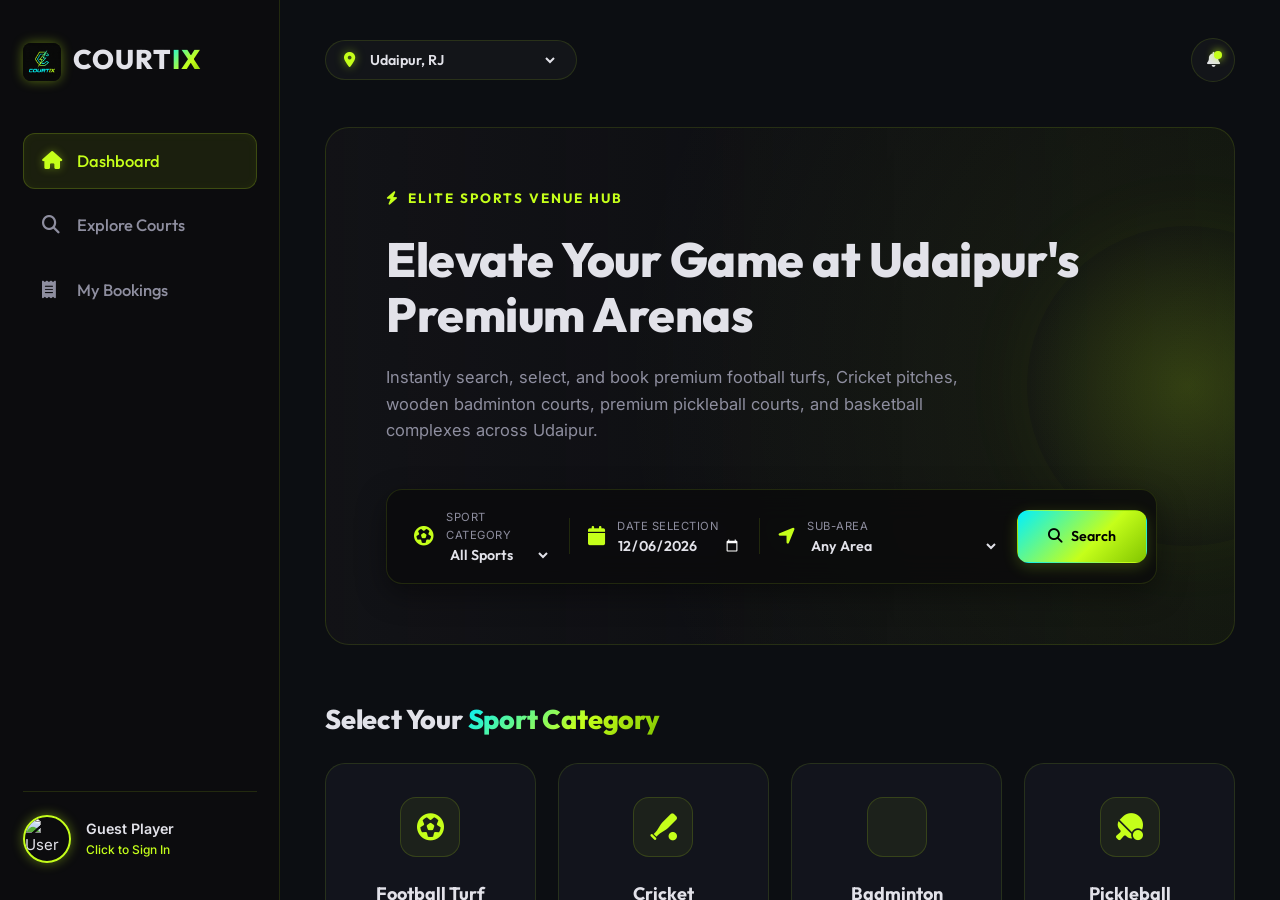
==== index.html @ 7a02ea6b "Feature: Premium 4-Digit Glassmorphic Mobile OTP Authentication System with smooth autofocus inputs," ====
<!DOCTYPE html>
<html lang="en">
<head>
    <meta charset="UTF-8">
    <meta name="viewport" content="width=device-width, initial-scale=1.0, maximum-scale=1.0, user-scalable=no">
    <meta name="description" content="Courtix - Premium sports court and turf booking platform in Udaipur. Book Football turfs, Cricket nets, Badminton courts, and more instantly.">
    <meta name="keywords" content="Courtix, Udaipur Turf Booking, Sports Court Udaipur, Cricket Udaipur, Football Turf Udaipur, Badminton Court, Pickleball Court Booking">
    <title>Courtix | Premium Sports Court Booking Udaipur</title>
    
    <!-- Premium Fonts -->
    <link rel="preconnect" href="https://fonts.googleapis.com">
    <link rel="preconnect" href="https://fonts.gstatic.com" crossorigin>
    <link href="https://fonts.googleapis.com/css2?family=Inter:wght@300;400;500;600;700&family=Outfit:wght@400;500;600;700;800&display=swap" rel="stylesheet">
    
    <!-- Icon Library -->
    <link rel="stylesheet" href="https://cdnjs.cloudflare.com/ajax/libs/font-awesome/6.4.0/css/all.min.css">
    
    <!-- Theme Styling -->
    <link rel="stylesheet" href="style.css">
</head>
<body>
    <div class="app-container">
        <!-- Desktop Sidebar Navigation (Simplified) -->
        <aside class="sidebar" id="appSidebar">
            <div class="sidebar-logo">
                <div class="logo-icon">
                    <img src="courtix_logo.png" alt="Courtix Logo" style="height: 38px; width: 38px; border-radius: 8px; box-shadow: 0 0 12px rgba(197, 255, 26, 0.4); vertical-align: middle;">
                </div>
                <div class="logo-text">COURT<span>IX</span></div>
            </div>
            
            <nav class="sidebar-nav">
                <a href="#home" class="nav-item active" data-tab="home">
                    <i class="fa-solid fa-house"></i>
                    <span>Dashboard</span>
                </a>
                <a href="#explore" class="nav-item" data-tab="explore">
                    <i class="fa-solid fa-magnifying-glass"></i>
                    <span>Explore Courts</span>
                </a>
                <a href="#bookings" class="nav-item" data-tab="bookings">
                    <i class="fa-solid fa-receipt"></i>
                    <span>My Bookings</span>
                </a>
            </nav>
            
            <div class="sidebar-footer" id="sidebarUserBlock" style="cursor: pointer; position: relative;">
                <div class="user-avatar-glow">
                    <img src="https://images.unsplash.com/photo-1534528741775-53994a69daeb?q=80&w=256&auto=format&fit=crop" alt="User Profile" id="userProfilePic">
                </div>
                <div class="user-info" style="flex-grow: 1;">
                    <span class="user-name" id="sidebarUserName">Guest Player</span>
                    <span class="user-level" id="sidebarUserLevel">Click to Sign In</span>
                </div>
                <i class="fa-solid fa-right-from-bracket" id="sidebarLogoutBtn" style="display: none; cursor: pointer; font-size: 1.1rem; color: var(--color-text-muted); transition: var(--transition-smooth);" title="Sign Out" onclick="event.stopPropagation();"></i>
            </div>
        </aside>

        <!-- Main Content Area -->
        <main class="main-content">
            <!-- Header (Simplified) -->
            <header class="app-header">
                <div class="header-left">
                    <button class="menu-toggle" id="menuToggle"><i class="fa-solid fa-bars"></i></button>
                    <div class="location-badge">
                        <i class="fa-solid fa-location-dot gold-glow-text"></i>
                        <select id="locationSelector">
                            <option value="udaipur">Udaipur, RJ</option>
                            <option value="central">Central Area (Mali Colony)</option>
                            <option value="shobhagpura">Shobhagpura, Udaipur</option>
                            <option value="hiranmagri">Hiran Magri, Udaipur</option>
                            <option value="bhuwana">Bhuwana, Udaipur</option>
                            <option value="fatehsagar">Fateh Sagar, Udaipur</option>
                        </select>
                    </div>
                </div>
                <div class="header-right">
                    <div class="notification-bell">
                        <i class="fa-solid fa-bell"></i>
                        <span class="notification-indicator"></span>
                    </div>
                </div>
            </header>

            <!-- Dynamic View Containers -->
            <div class="view-panel active" id="view-home">
                <!-- HERO BANNER -->
                <section class="hero-section">
                    <div class="hero-content">
                        <span class="hero-tagline gold-text"><i class="fa-solid fa-bolt"></i> Elite Sports Venue Hub</span>
                        <h1 class="hero-title">Elevate Your Game at Udaipur's Premium Arenas</h1>
                        <p class="hero-desc">Instantly search, select, and book premium football turfs, Cricket pitches, wooden badminton courts, premium pickleball courts, and basketball complexes across Udaipur.</p>
                        
                        <!-- Search Bar -->
                        <div class="glass-search-bar">
                            <div class="search-field">
                                <i class="fa-solid fa-futbol search-icon"></i>
                                <div class="select-wrapper">
                                    <label>Sport Category</label>
                                    <select id="searchSport">
                                        <option value="all">All Sports</option>
                                        <option value="football">Football Turf</option>
                                        <option value="cricket">Cricket</option>
                                        <option value="badminton">Badminton</option>
                                        <option value="pickleball">Pickleball</option>
                                        <option value="basketball">Basketball</option>
                                    </select>
                                </div>
                            </div>
                            <div class="search-field-divider"></div>
                            <div class="search-field">
                                <i class="fa-solid fa-calendar search-icon"></i>
                                <div class="select-wrapper">
                                    <label>Date Selection</label>
                                    <input type="date" id="searchDate">
                                </div>
                            </div>
                            <div class="search-field-divider"></div>
                            <div class="search-field">
                                <i class="fa-solid fa-location-arrow search-icon"></i>
                                <div class="select-wrapper">
                                    <label>Sub-Area</label>
                                    <select id="searchRegion">
                                        <option value="all">Any Area</option>
                                        <option value="central">Central Area (Mali Colony)</option>
                                        <option value="shobhagpura">Shobhagpura</option>
                                        <option value="bhuwana">Bhuwana</option>
                                        <option value="hiranmagri">Hiran Magri</option>
                                        <option value="fatehsagar">Fateh Sagar</option>
                                    </select>
                                </div>
                            </div>
                            <button class="btn btn-gold search-btn" id="heroSearchBtn">
                                <i class="fa-solid fa-magnifying-glass"></i>
                                <span>Search</span>
                            </button>
                        </div>
                    </div>
                    <div class="hero-visual">
                        <div class="gold-ring-glow"></div>
                    </div>
                </section>

                <!-- SPORTS SUBCATEGORIES HUB -->
                <section class="categories-section">
                    <h2 class="section-title">Select Your <span>Sport Category</span></h2>
                    <div class="sports-grid">
                        <div class="sport-card" data-sport="football">
                            <div class="sport-icon-holder"><i class="fa-solid fa-futbol"></i></div>
                            <h3>Football Turf</h3>
                            <p>5v5 & 7v7 FIFA Quality</p>
                            <span class="explore-link">Book Now <i class="fa-solid fa-arrow-right"></i></span>
                        </div>
                        <div class="sport-card" data-sport="cricket">
                            <div class="sport-icon-holder"><i class="fa-solid fa-baseball-bat-ball"></i></div>
                            <h3>Cricket</h3>
                            <p>Premium Turf Nets</p>
                            <span class="explore-link">Book Now <i class="fa-solid fa-arrow-right"></i></span>
                        </div>
                        <div class="sport-card" data-sport="badminton">
                            <div class="sport-icon-holder"><i class="fa-solid fa-shuttlecock"><img src="https://cdn-icons-png.flaticon.com/512/3719/3719918.png" style="width:24px; filter:invert(1);" alt=""></i></div>
                            <h3>Badminton</h3>
                            <p>Teak Wooden & Synthetic</p>
                            <span class="explore-link">Book Now <i class="fa-solid fa-arrow-right"></i></span>
                        </div>
                        <div class="sport-card" data-sport="pickleball">
                            <div class="sport-icon-holder"><i class="fa-solid fa-table-tennis-paddle-ball"></i></div>
                            <h3>Pickleball</h3>
                            <p>Premium Outdoor & Indoor Courts</p>
                            <span class="explore-link">Book Now <i class="fa-solid fa-arrow-right"></i></span>
                        </div>
                        <div class="sport-card" data-sport="basketball">
                            <div class="sport-icon-holder"><i class="fa-solid fa-basketball"></i></div>
                            <h3>Basketball</h3>
                            <p>Premium Indoor Arenas</p>
                            <span class="explore-link">Book Now <i class="fa-solid fa-arrow-right"></i></span>
                        </div>
                    </div>
                </section>

                <!-- POWERHOUSE BOOKING ADVANTAGES -->
                <section class="features-section">
                    <div class="features-header text-center">
                        <h2 class="section-title">The <span>Courtix Advantage</span></h2>
                        <p class="section-subtitle">A high-performance online booking experience designed for local players</p>
                    </div>
                    <div class="features-grid">
                        <div class="feature-glow-card">
                            <div class="feature-icon gold-glow-text"><i class="fa-solid fa-circle-check"></i></div>
                            <h3>100% Instant Confirmation</h3>
                            <p>Every court slot is linked directly to our live facility database, ensuring zero double bookings. When you hit pay, your venue timing is immediately locked with absolute certainty.</p>
                        </div>
                        <div class="feature-glow-card">
                            <div class="feature-icon gold-glow-text"><i class="fa-solid fa-bolt"></i></div>
                            <h3>Secured Payment Gates</h3>
                            <p>Complete your booking securely via simulated UPI scanners or credit/debit card processing. Fully encrypted, fast checkout pathways ensure your convenience.</p>
                        </div>
                        <div class="feature-glow-card">
                            <div class="feature-icon gold-glow-text"><i class="fa-solid fa-ticket"></i></div>
                            <h3>Smart Boarding Pass</h3>
                            <p>Access your bookings inside a beautifully perforated digital ticket containing unique barcodes. Present this at the venue entrance for hassle-free entry.</p>
                        </div>
                    </div>
                </section>

                <!-- FEATURED COURTS NEAR UDAIPUR -->
                <section class="featured-venues">
                    <div class="section-header-flex">
                        <h2 class="section-title">Trending Arenas in <span>Udaipur</span></h2>
                        <button class="btn btn-outline" id="viewAllVenuesBtn">Explore All Courts</button>
                    </div>
                    <div class="venues-grid-horizontal" id="featuredVenuesList">
                        <!-- Populated by app.js -->
                    </div>
                </section>
            </div>

            <!-- View: Explore Courts & Advanced Listings -->
            <div class="view-panel" id="view-explore">
                <section class="explore-header">
                    <h2 class="section-title">Advanced Court <span>Listing</span></h2>
                    <p class="section-subtitle">Search, filter, and discover available sports facility complexes in Udaipur</p>
                </section>

                <!-- Filters Layout -->
                <section class="explore-layout">
                    <aside class="filters-sidebar">
                        <div class="filter-group">
                            <h3><i class="fa-solid fa-sliders gold-glow-text"></i> Filter Settings</h3>
                        </div>
                        
                        <div class="filter-group">
                            <label>Filter By Sport</label>
                            <div class="filter-options" id="filterSportOptions">
                                <button class="filter-pill active" data-sport="all">All Sports</button>
                                <button class="filter-pill" data-sport="football">Football</button>
                                <button class="filter-pill" data-sport="cricket">Cricket</button>
                                <button class="filter-pill" data-sport="badminton">Badminton</button>
                                <button class="filter-pill" data-sport="pickleball">Pickleball</button>
                                <button class="filter-pill" data-sport="basketball">Basketball</button>
                            </div>
                        </div>

                        <div class="filter-group">
                            <label>Udaipur Sub-Region</label>
                            <select id="filterRegion">
                                <option value="all">All Regions</option>
                                <option value="central">Central Area (Mali Colony)</option>
                                <option value="shobhagpura">Shobhagpura</option>
                                <option value="bhuwana">Bhuwana</option>
                                <option value="hiranmagri">Hiran Magri</option>
                                <option value="fatehsagar">Fateh Sagar / Rani Road</option>
                                <option value="university">University Road</option>
                            </select>
                        </div>

                        <div class="filter-group">
                            <label>Pricing Range (per Hour)</label>
                            <div class="range-values">
                                <span id="priceMin">₹300</span>
                                <span id="priceMax">₹1,500</span>
                            </div>
                            <input type="range" id="filterPriceRange" min="300" max="1500" value="1500" step="50">
                        </div>

                        <button class="btn btn-gold btn-full-width" id="resetFiltersBtn">Reset Filters</button>
                    </aside>

                    <!-- Listings Display -->
                    <div class="explore-results-wrapper">
                        <div class="results-meta">
                            <span id="resultsCount">Showing 16 sports arenas in Udaipur</span>
                            <div class="sort-selector">
                                <label>Sort By: </label>
                                <select id="sortSelector">
                                    <option value="featured">Featured Popular</option>
                                    <option value="price-low">Price: Low to High</option>
                                    <option value="price-high">Price: High to Low</option>
                                    <option value="rating">Top Rated</option>
                                </select>
                            </div>
                        </div>
                        
                        <div class="venues-listing-grid" id="mainVenuesList">
                            <!-- Populated dynamically via app.js -->
                        </div>
                    </div>
                </section>
            </div>

            <!-- View: My Bookings Dashboard (Simplified) -->
            <div class="view-panel" id="view-bookings">
                <section class="profile-header">
                    <h2>My Booking <span>Dashboard</span></h2>
                    <p>Track your active court slot bookings, upcoming play sessions, and digital boarding tickets.</p>
                </section>

                <div class="dashboard-stats-grid" style="grid-template-columns: repeat(2, 1fr);">
                    <div class="stat-card">
                        <span class="stat-label">Upcoming Sessions Booked</span>
                        <span class="stat-number" id="statBookedCount">0</span>
                    </div>
                    <div class="stat-card">
                        <span class="stat-label">Total Completed Bookings</span>
                        <span class="stat-number" id="statPastCount">0</span>
                    </div>
                </div>

                <section class="bookings-lists-wrapper">
                    <div class="bookings-tab-headers">
                        <button class="booking-tab active" data-subtab="upcoming">Active Booked Passes</button>
                        <button class="booking-tab" data-subtab="past">Completed Matches</button>
                    </div>

                    <div class="bookings-tab-content active" id="subtab-upcoming">
                        <div class="bookings-vertical-list" id="upcomingMatchesList">
                            <!-- Empty states or items -->
                        </div>
                    </div>
                    
                    <div class="bookings-tab-content" id="subtab-past">
                        <div class="bookings-vertical-list" id="pastMatchesList">
                            <!-- Empty states or items -->
                        </div>
                    </div>
                </section>
            </div>
        </main>

        <!-- Mobile Bottom Navigation Bar (Simplified) -->
        <nav class="mobile-nav">
            <a href="#home" class="mobile-nav-item active" data-tab="home">
                <i class="fa-solid fa-house"></i>
                <span>Home</span>
            </a>
            <a href="#explore" class="mobile-nav-item" data-tab="explore">
                <i class="fa-solid fa-magnifying-glass"></i>
                <span>Explore</span>
            </a>
            <a href="#bookings" class="mobile-nav-item" data-tab="bookings">
                <i class="fa-solid fa-receipt"></i>
                <span>Bookings</span>
            </a>
        </nav>
    </div>

    <!-- MAIN OVERLAY MODAL: COURT DETAIL & BOOKING ENGINE (Simplified) -->
    <div class="modal-overlay" id="bookingModal">
        <div class="modal-container glass-panel">
            <button class="modal-close" id="closeBookingModalBtn"><i class="fa-solid fa-xmark"></i></button>
            
            <div class="modal-split-layout">
                <!-- Left Column: Court Info & Highlights -->
                <div class="modal-court-info">
                    <div class="modal-badge-row">
                        <span class="modal-badge" id="modalVenueSport">FOOTBALL</span>
                        <span class="modal-badge-stars"><i class="fa-solid fa-star gold-glow-text"></i> <span id="modalVenueRating">4.8</span></span>
                    </div>
                    <h2 id="modalVenueName">Udaipur Turf Club</h2>
                    <p class="modal-location"><i class="fa-solid fa-location-dot gold-glow-text"></i> <span id="modalVenueLocation">Shobhagpura, Udaipur</span></p>
                    
                    <div class="modal-court-gallery" id="modalCourtGallery">
                        <div class="modal-gallery-track" id="modalGalleryTrack">
                            <!-- Populated dynamically by app.js -->
                        </div>
                        <button class="modal-gallery-btn btn-prev" id="modalGalleryPrev"><i class="fa-solid fa-chevron-left"></i></button>
                        <button class="modal-gallery-btn btn-next" id="modalGalleryNext"><i class="fa-solid fa-chevron-right"></i></button>
                        <div class="modal-gallery-dots" id="modalGalleryDots">
                            <!-- Populated dynamically by app.js -->
                        </div>
                    </div>
                    
                    <p id="modalVenueDesc" style="color: var(--color-text-muted); font-size: 0.95rem; line-height: 1.6;"></p>
                    
                    <div class="modal-amenities-row" id="modalVenueAmenities">
                        <!-- Amenities icons -->
                    </div>

                    <div class="modal-pricing-box">
                        <span class="price-label">Price per Hour</span>
                        <span class="price-amount gold-text" id="modalVenuePrice">₹1,000</span>
                    </div>
                </div>

                <!-- Right Column: Interactive Booking Engine (Simplified) -->
                <div class="modal-booking-engine">
                    <h3>Select Date & Timings</h3>
                    
                    <!-- Date Selector Carousel -->
                    <div class="date-carousel" id="bookingDateCarousel">
                        <!-- Dynamic dates -->
                    </div>

                    <!-- Slots Selection -->
                    <div class="slots-container" style="max-height: 380px;">
                        <div class="slots-header">
                            <span>Available Time Slots</span>
                            <span class="slot-instruction">Select one or more continuous hours</span>
                        </div>
                        
                        <div class="slots-section-title">Morning Sessions</div>
                        <div class="slots-grid" id="slotsMorning">
                            <!-- Slots -->
                        </div>

                        <div class="slots-section-title">Afternoon Sessions</div>
                        <div class="slots-grid" id="slotsAfternoon">
                            <!-- Slots -->
                        </div>

                        <div class="slots-section-title">Evening Sessions</div>
                        <div class="slots-grid" id="slotsEvening">
                            <!-- Slots -->
                        </div>

                        <div class="slots-section-title">Night Lights</div>
                        <div class="slots-grid" id="slotsNight">
                            <!-- Slots -->
                        </div>
                    </div>

                    <!-- Submit & Reserve (Direct) -->
                    <div class="booking-action-bar">
                        <div class="total-estimation">
                            <span>Grand Total:</span>
                            <span id="bookingTotalCost">₹1,000</span>
                        </div>
                        <button class="btn btn-gold btn-large" id="confirmSlotsBtn" disabled>
                            <span>Book Court Slot</span>
                            <i class="fa-solid fa-arrow-right"></i>
                        </button>
                    </div>
                </div>
            </div>
        </div>
    </div>

    <!-- MOCK TRANSACTION & CHECKOUT OVERLAY (Simplified) -->
    <div class="modal-overlay" id="checkoutModal">
        <div class="modal-container glass-panel modal-medium">
            <button class="modal-close" id="closeCheckoutBtn"><i class="fa-solid fa-xmark"></i></button>
            
            <div class="checkout-header text-center">
                <i class="fa-solid fa-shield-halved gold-glow-text checkout-icon"></i>
                <h2>Secure Checkout</h2>
                <p>Complete booking reservation for <span id="checkoutVenueName" class="gold-text">Udaipur Turf Club</span></p>
            </div>

            <div class="checkout-details-summary glass-panel" style="margin-bottom: 1rem;">
                <div class="summary-line">
                    <span>Sports Facility Court:</span>
                    <strong id="checkoutSlotDetails">Football - 29th May (06:00 PM - 07:00 PM)</strong>
                </div>
                <div class="summary-line" id="checkoutDiscountRow" style="display: none; color: var(--color-gold);">
                    <span>Discount Amount:</span>
                    <strong id="checkoutDiscountAmount">-₹0</strong>
                </div>
                <div class="summary-line" style="border-top: 1px dashed rgba(255,255,255,0.08); padding-top: 0.8rem; margin-top: 0.4rem;">
                    <span>Total Court Price:</span>
                    <strong id="checkoutTotalCourtPrice">₹1,000</strong>
                </div>
                <div class="summary-line highlight-gold" style="font-size: 1.15rem;">
                    <span>10% Advance (Pay Online):</span>
                    <strong id="checkoutAdvancePayable">₹100</strong>
                </div>
                <div class="summary-line" style="color: var(--color-text-muted); font-size: 0.85rem;">
                    <span>Remaining Balance (Pay at Venue):</span>
                    <strong id="checkoutRemainingBalance">₹900</strong>
                </div>
            </div>

            <!-- Coupon Code Field -->
            <div class="coupon-section" style="margin-bottom: 1.2rem; display: flex; gap: 8px;">
                <input type="text" id="couponCodeInput" placeholder="ENTER COUPON CODE (e.g. SPORTY20)" style="flex-grow: 1; padding: 0.7rem 1rem; background: rgba(0,0,0,0.3); border: 1px solid var(--border-color); border-radius: 12px; color: #fff; font-family: var(--font-body); font-size: 0.85rem; outline: none; transition: var(--transition-smooth); text-transform: uppercase;">
                <button type="button" class="btn btn-outline" id="applyCouponBtn" style="padding: 0.7rem 1.2rem; font-size: 0.85rem; font-weight: 600; border-radius: 12px; transition: var(--transition-smooth);">Apply</button>
            </div>
            <div id="couponFeedbackMsg" style="display: none; font-size: 0.8rem; margin-top: -8px; margin-bottom: 1.2rem; font-weight: 600; padding: 0.4rem 0.8rem; border-radius: 8px; text-align: left;"></div>

            <!-- Payment Methods Select -->
            <div class="payment-tabs-headers">
                <button class="payment-tab active" data-method="upi">
                    <i class="fa-solid fa-mobile-screen"></i> UPI Scan Code
                </button>
                <button class="payment-tab" data-method="card">
                    <i class="fa-solid fa-credit-card"></i> Credit / Debit Card
                </button>
            </div>

            <!-- Method Content: UPI -->
            <div class="payment-tab-content active" id="method-upi">
                <div class="upi-method-body text-center">
                    <p class="instruction">Scan the generated QR Code with GPay, PhonePe, Paytm, or BHIM</p>
                    <div class="qr-code-wrapper">
                        <div class="simulated-qr">
                            <i class="fa-solid fa-qrcode"></i>
                            <div class="qr-corner-border border-tl"></div>
                            <div class="qr-corner-border border-tr"></div>
                            <div class="qr-corner-border border-bl"></div>
                            <div class="qr-corner-border border-br"></div>
                        </div>
                    </div>
                    <div class="upi-address-wrapper">
                        <span>Or Pay via VPA ID:</span>
                        <code class="gold-text">courtix.pay@icici</code>
                    </div>
                    <button class="btn btn-gold btn-full-width" id="simulatedPayUPIBtn">
                        <i class="fa-solid fa-circle-check"></i> Simulate Payment Success
                    </button>
                </div>
            </div>

            <!-- Method Content: Credit Card -->
            <div class="payment-tab-content" id="method-card">
                <form class="card-checkout-form" id="cardCheckoutForm">
                    <div class="form-group">
                        <label>Cardholder Name</label>
                        <input type="text" placeholder="ROHIT SHARMA" required>
                    </div>
                    <div class="form-group">
                        <label>Card Number</label>
                        <div class="input-icon-wrapper">
                            <i class="fa-solid fa-credit-card"></i>
                            <input type="text" placeholder="4321 •••• •••• 9876" maxlength="19" required>
                        </div>
                    </div>
                    <div class="form-row-2">
                        <div class="form-group">
                            <label>Expiry Date</label>
                            <input type="text" placeholder="MM/YY" maxlength="5" required>
                        </div>
                        <div class="form-group">
                            <label>CVV/CVC</label>
                            <input type="password" placeholder="•••" maxlength="3" required>
                        </div>
                    </div>
                    <button type="submit" class="btn btn-gold btn-full-width">
                        <i class="fa-solid fa-lock"></i> Authorize & Book Securely
                    </button>
                </form>
            </div>
        </div>
    </div>

    <!-- BOOKING SUCCESS & DIGITAL BOARDING PASS MODAL (Simplified) -->
    <div class="modal-overlay" id="successModal">
        <div class="modal-container glass-panel modal-medium">
            <div class="success-banner text-center">
                <div class="success-icon-circle"><i class="fa-solid fa-circle-check"></i></div>
                <h2>Booking Confirmed!</h2>
                <p>Your court session slot has been locked successfully.</p>
            </div>

            <!-- Luxury Digital Ticket Pass -->
            <div class="digital-ticket glass-panel">
                <div class="ticket-header">
                    <div class="ticket-logo">COURT<span>IX</span></div>
                    <div class="ticket-type-badge" id="ticketSportBadge">FOOTBALL</div>
                </div>
                
                <div class="ticket-body">
                    <div class="ticket-venue-row">
                        <div class="ticket-label">VENUES</div>
                        <div class="ticket-value" id="ticketVenueName">Udaipur Turf Club</div>
                        <div class="ticket-subvalue" id="ticketVenueLocation">Shobhagpura, Udaipur</div>
                    </div>

                    <div class="ticket-meta-grid">
                        <div>
                            <div class="ticket-label">DATE</div>
                            <div class="ticket-value" id="ticketDate">29th May 2026</div>
                        </div>
                        <div>
                            <div class="ticket-label">TIME SLOT</div>
                            <div class="ticket-value" id="ticketTime">06:00 PM - 07:00 PM</div>
                        </div>
                        <div>
                            <div class="ticket-label">PASS ID</div>
                            <div class="ticket-value gold-text" id="ticketPassId">CTX-981240</div>
                        </div>
                        <div>
                            <div class="ticket-label">STATUS</div>
                            <div class="ticket-value status-glow" id="ticketStatus">CONFIRMED</div>
                        </div>
                    </div>
                </div>

                <div class="ticket-divider">
                    <div class="ticket-punch-hole left"></div>
                    <div class="ticket-punch-hole right"></div>
                    <div class="ticket-stitch-line"></div>
                </div>

                <div class="ticket-footer text-center">
                    <div class="barcode-wrapper">
                        <div class="simulated-barcode">
                            <span class="bar bar-1"></span>
                            <span class="bar bar-2"></span>
                            <span class="bar bar-3"></span>
                            <span class="bar bar-1"></span>
                            <span class="bar bar-4"></span>
                            <span class="bar bar-2"></span>
                            <span class="bar bar-3"></span>
                            <span class="bar bar-1"></span>
                            <span class="bar bar-4"></span>
                            <span class="bar bar-2"></span>
                        </div>
                        <code>CTX-BAR-981240</code>
                    </div>
                    <p class="ticket-notice">Present this digital pass at the venue entrance counter.</p>
                </div>
            </div>

            <div class="success-actions">
                <button class="btn btn-gold btn-full-width" id="successDashboardBtn">Go to My Bookings</button>
            </div>
        </div>
    </div>

    <!-- AUTHENTICATION & REGISTRATION MODAL (Sleek Sporty Glassmorphism) -->
    <div class="modal-overlay" id="authModal">
        <div class="modal-container glass-panel modal-medium" style="max-width: 420px; padding: 2.2rem;">
            <button class="modal-close" id="closeAuthModalBtn"><i class="fa-solid fa-xmark"></i></button>
            
            <div class="auth-header text-center" style="margin-bottom: 1.5rem;">
                <i class="fa-solid fa-user-ninja gold-glow-text" style="font-size: 2.8rem; margin-bottom: 0.8rem; display: inline-block;"></i>
                <h2 id="authModalTitle" style="font-family: var(--font-heading); font-size: 1.8rem; font-weight: 700; color: #fff;">Welcome Player</h2>
                <p id="authModalSubtitle" style="color: var(--color-text-muted); font-size: 0.95rem; margin-top: 4px;">Join the elite Courtix sports community</p>
            </div>

            <!-- Auth Switch Tabs -->
            <div class="payment-tabs-headers" style="margin-bottom: 1.5rem; background: rgba(255,255,255,0.02); border-radius: 12px; padding: 4px;">
                <button class="payment-tab active" id="authTabLogin" style="flex: 1; text-align: center; padding: 0.6rem; font-size: 0.95rem; font-weight: 600; border-radius: 8px;">Sign In</button>
                <button class="payment-tab" id="authTabRegister" style="flex: 1; text-align: center; padding: 0.6rem; font-size: 0.95rem; font-weight: 600; border-radius: 8px;">Register</button>
            </div>

            <!-- Error/Success Feedback Message -->
            <div id="authFeedbackMsg" style="display: none; padding: 0.8rem 1rem; border-radius: 10px; margin-bottom: 1.2rem; font-size: 0.9rem; text-align: center; font-weight: 500; transition: var(--transition-smooth);"></div>

            <!-- Sign In Form -->
            <form id="loginForm" class="auth-form active">
                <div class="form-group" style="margin-bottom: 1.2rem;">
                    <label style="display: block; margin-bottom: 0.5rem; font-size: 0.85rem; font-weight: 600; color: var(--color-text-muted); text-transform: uppercase; letter-spacing: 0.5px;">Email Address</label>
                    <div class="input-icon-wrapper" style="position: relative;">
                        <i class="fa-solid fa-envelope" style="position: absolute; left: 1rem; top: 50%; transform: translateY(-50%); color: var(--color-text-muted); font-size: 1rem;"></i>
                        <input type="email" id="loginEmail" placeholder="player@courtix.com" required style="width: 100%; padding: 0.85rem 1rem 0.85rem 2.8rem; background: rgba(0,0,0,0.3); border: 1px solid var(--border-color); border-radius: 12px; color: #fff; font-family: var(--font-body); font-size: 0.95rem; transition: var(--transition-smooth); outline: none;">
                    </div>
                </div>
                <div class="form-group" style="margin-bottom: 1.5rem;">
                    <label style="display: block; margin-bottom: 0.5rem; font-size: 0.85rem; font-weight: 600; color: var(--color-text-muted); text-transform: uppercase; letter-spacing: 0.5px;">Password</label>
                    <div class="input-icon-wrapper" style="position: relative;">
                        <i class="fa-solid fa-lock" style="position: absolute; left: 1rem; top: 50%; transform: translateY(-50%); color: var(--color-text-muted); font-size: 1rem;"></i>
                        <input type="password" id="loginPassword" placeholder="••••••••" required style="width: 100%; padding: 0.85rem 1rem 0.85rem 2.8rem; background: rgba(0,0,0,0.3); border: 1px solid var(--border-color); border-radius: 12px; color: #fff; font-family: var(--font-body); font-size: 0.95rem; transition: var(--transition-smooth); outline: none;">
                    </div>
                </div>
                <button type="submit" class="btn btn-gold btn-full-width btn-large" style="padding: 1rem; font-size: 1.05rem;">
                    <i class="fa-solid fa-right-to-bracket"></i>
                    <span>Sign In to Play</span>
                </button>
                <div style="text-align: center; margin-top: 1.2rem;">
                    <a href="#" id="toggleOTPLogin" style="color: var(--color-gold); font-size: 0.85rem; font-weight: 600; text-decoration: none; transition: var(--transition-smooth);">Sign In with Mobile OTP instead</a>
                </div>
            </form>

            <!-- Register Form -->
            <form id="registerForm" class="auth-form" style="display: none;">
                <div class="form-group" style="margin-bottom: 1.2rem;">
                    <label style="display: block; margin-bottom: 0.5rem; font-size: 0.85rem; font-weight: 600; color: var(--color-text-muted); text-transform: uppercase; letter-spacing: 0.5px;">Full Name</label>
                    <div class="input-icon-wrapper" style="position: relative;">
                        <i class="fa-solid fa-user" style="position: absolute; left: 1rem; top: 50%; transform: translateY(-50%); color: var(--color-text-muted); font-size: 1rem;"></i>
                        <input type="text" id="registerName" placeholder="Rohit Sharma" required style="width: 100%; padding: 0.85rem 1rem 0.85rem 2.8rem; background: rgba(0,0,0,0.3); border: 1px solid var(--border-color); border-radius: 12px; color: #fff; font-family: var(--font-body); font-size: 0.95rem; transition: var(--transition-smooth); outline: none;">
                    </div>
                </div>
                <div class="form-group" style="margin-bottom: 1.2rem;">
                    <label style="display: block; margin-bottom: 0.5rem; font-size: 0.85rem; font-weight: 600; color: var(--color-text-muted); text-transform: uppercase; letter-spacing: 0.5px;">Email Address</label>
                    <div class="input-icon-wrapper" style="position: relative;">
                        <i class="fa-solid fa-envelope" style="position: absolute; left: 1rem; top: 50%; transform: translateY(-50%); color: var(--color-text-muted); font-size: 1rem;"></i>
                        <input type="email" id="registerEmail" placeholder="player@courtix.com" required style="width: 100%; padding: 0.85rem 1rem 0.85rem 2.8rem; background: rgba(0,0,0,0.3); border: 1px solid var(--border-color); border-radius: 12px; color: #fff; font-family: var(--font-body); font-size: 0.95rem; transition: var(--transition-smooth); outline: none;">
                    </div>
                </div>
                <div class="form-group" style="margin-bottom: 1.5rem;">
                    <label style="display: block; margin-bottom: 0.5rem; font-size: 0.85rem; font-weight: 600; color: var(--color-text-muted); text-transform: uppercase; letter-spacing: 0.5px;">Create Password</label>
                    <div class="input-icon-wrapper" style="position: relative;">
                        <i class="fa-solid fa-lock" style="position: absolute; left: 1rem; top: 50%; transform: translateY(-50%); color: var(--color-text-muted); font-size: 1rem;"></i>
                        <input type="password" id="registerPassword" placeholder="Minimum 6 characters" minlength="6" required style="width: 100%; padding: 0.85rem 1rem 0.85rem 2.8rem; background: rgba(0,0,0,0.3); border: 1px solid var(--border-color); border-radius: 12px; color: #fff; font-family: var(--font-body); font-size: 0.95rem; transition: var(--transition-smooth); outline: none;">
                    </div>
                </div>
                <button type="submit" class="btn btn-gold btn-full-width btn-large" style="padding: 1rem; font-size: 1.05rem;">
                    <i class="fa-solid fa-user-plus"></i>
                    <span>Create Player Profile</span>
                </button>
                <div style="text-align: center; margin-top: 1.2rem;">
                    <a href="#" id="toggleOTPRegister" style="color: var(--color-gold); font-size: 0.85rem; font-weight: 600; text-decoration: none; transition: var(--transition-smooth);">Register with Mobile OTP instead</a>
                </div>
            </form>

            <!-- OTP Request Form -->
            <form id="otpRequestForm" class="auth-form" style="display: none;">
                <div class="form-group" style="margin-bottom: 1.5rem;">
                    <label style="display: block; margin-bottom: 0.5rem; font-size: 0.85rem; font-weight: 600; color: var(--color-text-muted); text-transform: uppercase; letter-spacing: 0.5px;">Mobile Number</label>
                    <div class="input-icon-wrapper" style="position: relative; display: flex; gap: 8px;">
                        <select id="otpCountryCode" style="padding: 0.85rem; background: rgba(0,0,0,0.3); border: 1px solid var(--border-color); border-radius: 12px; color: #fff; font-family: var(--font-body); font-size: 0.95rem; outline: none; cursor: pointer; width: 85px;">
                            <option value="+91">🇮🇳 +91</option>
                            <option value="+1">🇺🇸 +1</option>
                            <option value="+44">🇬🇧 +44</option>
                            <option value="+971">🇦🇪 +971</option>
                        </select>
                        <input type="tel" id="otpPhone" placeholder="9876543210" pattern="[0-9]{10}" required style="flex-grow: 1; padding: 0.85rem 1rem; background: rgba(0,0,0,0.3); border: 1px solid var(--border-color); border-radius: 12px; color: #fff; font-family: var(--font-body); font-size: 0.95rem; transition: var(--transition-smooth); outline: none;">
                    </div>
                </div>
                <button type="submit" class="btn btn-gold btn-full-width btn-large" style="padding: 1rem; font-size: 1.05rem;">
                    <i class="fa-solid fa-paper-plane"></i>
                    <span>Send Secure OTP</span>
                </button>
                <div style="text-align: center; margin-top: 1.2rem;">
                    <a href="#" id="backToPasswordLogin" style="color: var(--color-gold); font-size: 0.85rem; font-weight: 600; text-decoration: none; transition: var(--transition-smooth);">Sign In with Password instead</a>
                </div>
            </form>

            <!-- OTP Verification Form -->
            <form id="otpVerifyForm" class="auth-form" style="display: none;">
                <div class="form-group" style="margin-bottom: 1.5rem; text-align: center;">
                    <label style="display: block; margin-bottom: 1rem; font-size: 0.85rem; font-weight: 600; color: var(--color-text-muted); text-transform: uppercase; letter-spacing: 0.5px;">Enter 4-Digit Code</label>
                    <div class="otp-input-container" style="display: flex; justify-content: center; gap: 12px; margin-bottom: 1rem;">
                        <input type="text" maxlength="1" class="otp-field" id="otp_1" required style="width: 52px; height: 56px; text-align: center; font-size: 1.5rem; font-weight: bold; background: rgba(0,0,0,0.3); border: 1px solid var(--border-color); border-radius: 12px; color: #fff; outline: none; transition: var(--transition-smooth);">
                        <input type="text" maxlength="1" class="otp-field" id="otp_2" required style="width: 52px; height: 56px; text-align: center; font-size: 1.5rem; font-weight: bold; background: rgba(0,0,0,0.3); border: 1px solid var(--border-color); border-radius: 12px; color: #fff; outline: none; transition: var(--transition-smooth);">
                        <input type="text" maxlength="1" class="otp-field" id="otp_3" required style="width: 52px; height: 56px; text-align: center; font-size: 1.5rem; font-weight: bold; background: rgba(0,0,0,0.3); border: 1px solid var(--border-color); border-radius: 12px; color: #fff; outline: none; transition: var(--transition-smooth);">
                        <input type="text" maxlength="1" class="otp-field" id="otp_4" required style="width: 52px; height: 56px; text-align: center; font-size: 1.5rem; font-weight: bold; background: rgba(0,0,0,0.3); border: 1px solid var(--border-color); border-radius: 12px; color: #fff; outline: none; transition: var(--transition-smooth);">
                    </div>
                    <div class="otp-timer-box" style="font-size: 0.85rem; color: var(--color-text-muted); margin-bottom: 0.5rem;">
                        <span>Didn't receive code? </span>
                        <strong id="otpCountdown" style="color: var(--color-gold);">Resend OTP in 30s</strong>
                        <a href="#" id="resendOtpBtn" style="display: none; color: var(--color-gold); font-weight: bold; text-decoration: none;">Resend OTP</a>
                    </div>
                </div>
                <button type="submit" class="btn btn-gold btn-full-width btn-large" style="padding: 1rem; font-size: 1.05rem;">
                    <i class="fa-solid fa-circle-check"></i>
                    <span>Verify & Log In</span>
                </button>
            </form>

            <!-- OTP Name Form (For new user registration via OTP) -->
            <form id="otpNameForm" class="auth-form" style="display: none;">
                <div class="form-group" style="margin-bottom: 1.5rem;">
                    <label style="display: block; margin-bottom: 0.5rem; font-size: 0.85rem; font-weight: 600; color: var(--color-text-muted); text-transform: uppercase; letter-spacing: 0.5px;">Complete Player Profile</label>
                    <p style="font-size: 0.85rem; color: var(--color-text-muted); margin-bottom: 1rem;">Enter your name to complete your elite registration.</p>
                    <div class="input-icon-wrapper" style="position: relative;">
                        <i class="fa-solid fa-user" style="position: absolute; left: 1rem; top: 50%; transform: translateY(-50%); color: var(--color-text-muted); font-size: 1rem;"></i>
                        <input type="text" id="otpRegName" placeholder="Rohit Sharma" required style="width: 100%; padding: 0.85rem 1rem 0.85rem 2.8rem; background: rgba(0,0,0,0.3); border: 1px solid var(--border-color); border-radius: 12px; color: #fff; font-family: var(--font-body); font-size: 0.95rem; transition: var(--transition-smooth); outline: none;">
                    </div>
                </div>
                <button type="submit" class="btn btn-gold btn-full-width btn-large" style="padding: 1rem; font-size: 1.05rem;">
                    <i class="fa-solid fa-flag-checkered"></i>
                    <span>Join & Continue</span>
                </button>
            </form>
        </div>
    </div>

    <!-- Beautiful In-App Secure OTP Volt Toast -->
    <div id="otpToastAlert" style="position: fixed; bottom: 2rem; right: 2rem; z-index: 10000; background: rgba(20,23,32,0.95); backdrop-filter: blur(12px); border: 1px solid var(--color-gold); border-radius: 16px; padding: 1.2rem 1.8rem; box-shadow: 0 10px 30px rgba(197,255,26,0.15); display: none; align-items: center; gap: 1rem; animation: slideInUp 0.4s cubic-bezier(0.25, 0.8, 0.25, 1) forwards;">
        <i class="fa-solid fa-shield-halved gold-glow-text" style="font-size: 1.8rem; color: var(--color-gold);"></i>
        <div>
            <div style="font-weight: bold; font-size: 0.95rem; color: #fff;">🔒 Courtix Secure Shield</div>
            <div style="font-size: 0.85rem; color: var(--color-text-muted); margin-top: 2px;">Your One-Time Code is <strong id="toastOtpCode" style="color: var(--color-gold); font-size: 1rem; font-family: var(--font-heading);">0000</strong></div>
        </div>
    </div>

    <!-- App Dynamic JavaScript -->
    <script src="app.js"></script>
</body>
</html>
---- style.css ----
/* ==========================================================================
   COURTIX - PREMIUM SPORTS COURT BOOKING STYLESHEET
   Obsidian Dark & Golden Glow High-Fidelity UI System
   ========================================================================== */

/* 1. INITIAL SETUP & DESIGN VARIABLES */
:root {
    --bg-base: #0c0e12;
    --bg-card: rgba(20, 23, 32, 0.75);
    --bg-surface: #141720;
    --border-color: rgba(197, 255, 26, 0.12);
    --border-glow: rgba(197, 255, 26, 0.3);
    
    --color-gold-light: #ECFF9D;
    --color-gold: #C5FF1A;
    --color-gold-dark: #82C500;
    --color-text-main: #E2E2E9;
    --color-text-muted: #8E8E9F;
    --color-white: #FFFFFF;
    
    --grad-gold: linear-gradient(135deg, #00F0FF 0%, #C5FF1A 60%, #82C500 100%);
    --grad-dark: linear-gradient(180deg, #141720 0%, #0c0e12 100%);
    --grad-glow: radial-gradient(circle, rgba(197, 255, 26, 0.15) 0%, rgba(12, 14, 18, 0) 70%);
    
    --blur-normal: blur(16px);
    --transition-smooth: all 0.3s cubic-bezier(0.25, 0.8, 0.25, 1);
    
    --font-heading: 'Outfit', sans-serif;
    --font-body: 'Inter', sans-serif;
}

* {
    margin: 0;
    padding: 0;
    box-sizing: border-box;
    -webkit-tap-highlight-color: transparent;
}

html, body {
    background-color: var(--bg-base);
    color: var(--color-text-main);
    font-family: var(--font-body);
    font-size: 15px;
    line-height: 1.6;
    overflow-x: hidden;
    scroll-behavior: smooth;
}

/* Custom Premium Scrollbar */
::-webkit-scrollbar {
    width: 6px;
    height: 6px;
}
::-webkit-scrollbar-track {
    background: var(--bg-base);
}
::-webkit-scrollbar-thumb {
    background: var(--color-gold-dark);
    border-radius: 4px;
}
::-webkit-scrollbar-thumb:hover {
    background: var(--color-gold);
}

/* Utilities */
.gold-text {
    color: var(--color-gold);
}
.gold-glow-text {
    color: var(--color-gold);
    text-shadow: 0 0 10px rgba(197, 255, 26, 0.5);
}
.text-center {
    text-align: center;
}
.flex-center {
    display: flex;
    align-items: center;
    justify-content: center;
}
.glass-panel {
    background: var(--bg-card);
    backdrop-filter: var(--blur-normal);
    -webkit-backdrop-filter: var(--blur-normal);
    border: 1px solid var(--border-color);
    border-radius: 16px;
}

/* 2. BASE APP CONTAINERS & GRID RESPONSIVENESS */
.app-container {
    display: grid;
    grid-template-columns: 280px 1fr;
    min-height: 100vh;
}

/* Sidebar navigation */
.sidebar {
    background-color: #0c0c0e;
    border-right: 1px solid var(--border-color);
    display: flex;
    flex-direction: column;
    padding: 2.5rem 1.5rem;
    position: sticky;
    top: 0;
    height: 100vh;
    z-index: 100;
}

.sidebar-logo {
    display: flex;
    align-items: center;
    gap: 0.8rem;
    font-family: var(--font-heading);
    font-size: 1.8rem;
    font-weight: 800;
    letter-spacing: 1px;
    margin-bottom: 3.5rem;
}
.sidebar-logo span {
    color: var(--color-gold);
    background: var(--grad-gold);
    -webkit-background-clip: text;
    -webkit-text-fill-color: transparent;
}
.logo-icon i {
    font-size: 1.8rem;
}

.sidebar-nav {
    display: flex;
    flex-direction: column;
    gap: 0.6rem;
    flex-grow: 1;
}

.nav-item {
    display: flex;
    align-items: center;
    gap: 1rem;
    padding: 0.9rem 1.2rem;
    border-radius: 12px;
    color: var(--color-text-muted);
    text-decoration: none;
    font-family: var(--font-heading);
    font-size: 1.1rem;
    font-weight: 500;
    transition: var(--transition-smooth);
    border: 1px solid transparent;
}
.nav-item i {
    font-size: 1.2rem;
    width: 20px;
    transition: var(--transition-smooth);
}
.nav-item:hover {
    color: var(--color-gold);
    background: rgba(197, 255, 26, 0.04);
}
.nav-item.active {
    color: var(--color-gold);
    background: rgba(197, 255, 26, 0.08);
    border-color: rgba(197, 255, 26, 0.2);
    box-shadow: inset 0 0 10px rgba(197, 255, 26, 0.05);
}
.nav-item.active i {
    color: var(--color-gold);
    text-shadow: 0 0 8px rgba(197, 255, 26, 0.4);
}

.badge {
    margin-left: auto;
    font-size: 0.75rem;
    padding: 0.2rem 0.6rem;
    border-radius: 20px;
    font-weight: bold;
}
.gold-badge {
    background: var(--grad-gold);
    color: var(--bg-base);
    box-shadow: 0 0 10px rgba(197, 255, 26, 0.3);
}

.sidebar-footer {
    display: flex;
    align-items: center;
    gap: 1rem;
    padding-top: 1.5rem;
    border-top: 1px solid var(--border-color);
}
.user-avatar-glow {
    width: 48px;
    height: 48px;
    border-radius: 50%;
    overflow: hidden;
    border: 2px solid var(--color-gold);
    box-shadow: 0 0 12px rgba(197, 255, 26, 0.4);
}
.user-avatar-glow img {
    width: 100%;
    height: 100%;
    object-fit: cover;
}
.user-info {
    display: flex;
    flex-direction: column;
}
.user-name {
    font-weight: 600;
    font-size: 0.95rem;
}
.user-level {
    font-size: 0.8rem;
    color: var(--color-gold);
    font-weight: 500;
}

/* 3. MAIN HEADER & TOOLBAR LAYOUTS */
.main-content {
    padding: 2.5rem 3rem 4rem;
    display: flex;
    flex-direction: column;
    gap: 3rem;
    overflow-y: auto;
    height: 100vh;
}

.app-header {
    display: flex;
    align-items: center;
    justify-content: space-between;
    height: 50px;
}

.header-left {
    display: flex;
    align-items: center;
    gap: 1.5rem;
}
.menu-toggle {
    display: none;
    background: none;
    border: none;
    color: var(--color-text-main);
    font-size: 1.4rem;
    cursor: pointer;
}

.location-badge {
    display: flex;
    align-items: center;
    gap: 0.7rem;
    padding: 0.6rem 1.2rem;
    background: rgba(255, 255, 255, 0.03);
    border: 1px solid var(--border-color);
    border-radius: 30px;
}
.location-badge select {
    background: none;
    border: none;
    color: var(--color-text-main);
    font-family: var(--font-heading);
    font-weight: 600;
    font-size: 0.95rem;
    outline: none;
    cursor: pointer;
}
.location-badge select option {
    background: var(--bg-surface);
    color: var(--color-text-main);
}

.header-right {
    display: flex;
    align-items: center;
    gap: 1.5rem;
}

.notification-bell {
    position: relative;
    width: 44px;
    height: 44px;
    border-radius: 50%;
    background: rgba(255, 255, 255, 0.03);
    border: 1px solid var(--border-color);
    display: flex;
    align-items: center;
    justify-content: center;
    cursor: pointer;
    transition: var(--transition-smooth);
}
.notification-bell:hover {
    border-color: var(--color-gold);
}
.notification-indicator {
    position: absolute;
    top: 12px;
    right: 12px;
    width: 8px;
    height: 8px;
    background: var(--color-gold);
    border-radius: 50%;
    box-shadow: 0 0 8px var(--color-gold);
}

/* Premium Interactive Button styling */
.btn {
    padding: 0.8rem 1.6rem;
    border-radius: 12px;
    font-family: var(--font-heading);
    font-weight: 600;
    font-size: 0.95rem;
    cursor: pointer;
    transition: var(--transition-smooth);
    border: 1px solid transparent;
    display: inline-flex;
    align-items: center;
    gap: 0.6rem;
    text-decoration: none;
}
.btn-gold {
    background: var(--grad-gold);
    color: #000;
    box-shadow: 0 4px 15px rgba(197, 255, 26, 0.2);
}
.btn-gold:hover {
    box-shadow: 0 6px 20px rgba(197, 255, 26, 0.4);
    transform: translateY(-2px);
}
.btn-outline {
    background: transparent;
    border-color: var(--border-color);
    color: var(--color-text-main);
}
.btn-outline:hover {
    border-color: var(--color-gold);
    color: var(--color-gold);
}
.btn-full-width {
    width: 100%;
    justify-content: center;
}
.btn-large {
    padding: 1.1rem 2.2rem;
    font-size: 1.1rem;
    border-radius: 14px;
}
.btn:disabled {
    opacity: 0.5;
    cursor: not-allowed;
    transform: none !important;
    box-shadow: none !important;
}

/* SPA Panel Logic */
.view-panel {
    display: none;
    animation: fadeIn 0.4s ease-out forwards;
}
.view-panel.active {
    display: flex;
    flex-direction: column;
    gap: 3.5rem;
}

@keyframes fadeIn {
    from { opacity: 0; transform: translateY(10px); }
    to { opacity: 1; transform: translateY(0); }
}

/* 4. HOME PANEL STYLES */
/* Hero Banner Design */
.hero-section {
    display: grid;
    grid-template-columns: 1.2fr 0.8fr;
    gap: 2rem;
    background: radial-gradient(circle at right, rgba(197, 255, 26, 0.08) 0%, rgba(7, 7, 8, 0) 65%), linear-gradient(90deg, rgba(20, 20, 24, 0.8) 0%, rgba(10, 10, 12, 0.3) 100%);
    border: 1px solid var(--border-color);
    border-radius: 24px;
    padding: 4rem;
    position: relative;
    overflow: hidden;
}
.hero-content {
    display: flex;
    flex-direction: column;
    gap: 1.5rem;
    z-index: 2;
}
.hero-tagline {
    font-family: var(--font-heading);
    font-weight: 700;
    text-transform: uppercase;
    letter-spacing: 2px;
    font-size: 0.9rem;
    display: inline-flex;
    align-items: center;
    gap: 0.5rem;
}
.hero-title {
    font-family: var(--font-heading);
    font-size: 3.2rem;
    font-weight: 800;
    line-height: 1.15;
    letter-spacing: -0.5px;
}
.hero-desc {
    color: var(--color-text-muted);
    font-size: 1.1rem;
    max-width: 600px;
}

/* Search Bar (Glassmorphic) */
.glass-search-bar {
    display: flex;
    align-items: center;
    background: rgba(10, 10, 12, 0.8);
    backdrop-filter: var(--blur-normal);
    -webkit-backdrop-filter: var(--blur-normal);
    border: 1px solid var(--border-color);
    border-radius: 16px;
    padding: 0.6rem;
    box-shadow: 0 10px 30px rgba(0,0,0,0.4);
    margin-top: 1.5rem;
}
.search-field {
    display: flex;
    align-items: center;
    gap: 0.8rem;
    padding: 0.6rem 1.2rem;
    flex-grow: 1;
}
.search-icon {
    font-size: 1.3rem;
    color: var(--color-gold);
}
.select-wrapper {
    display: flex;
    flex-direction: column;
}
.select-wrapper label {
    font-size: 0.75rem;
    color: var(--color-text-muted);
    text-transform: uppercase;
    letter-spacing: 0.5px;
}
.select-wrapper select,
.select-wrapper input {
    background: none;
    border: none;
    color: var(--color-text-main);
    font-family: var(--font-heading);
    font-weight: 600;
    font-size: 0.95rem;
    outline: none;
    margin-top: 0.1rem;
}
.select-wrapper select option {
    background: var(--bg-surface);
}
.select-wrapper input[type="date"]::-webkit-calendar-picker-indicator {
    filter: invert(1);
}
.search-field-divider {
    width: 1px;
    height: 36px;
    background: var(--border-color);
}
.search-btn {
    padding: 1.1rem 2rem;
    border-radius: 12px;
}

/* Hero Background rings and animations */
.hero-visual {
    position: relative;
    display: flex;
    align-items: center;
    justify-content: center;
}
.gold-ring-glow {
    position: absolute;
    width: 320px;
    height: 320px;
    border-radius: 50%;
    background: radial-gradient(circle, rgba(197, 255, 26, 0.15) 0%, rgba(0,0,0,0) 70%);
    box-shadow: 0 0 80px rgba(197, 255, 26, 0.05);
    animation: pulseGlow 6s infinite alternate;
}
@keyframes pulseGlow {
    0% { transform: scale(0.9); opacity: 0.7; }
    100% { transform: scale(1.1); opacity: 1; }
}

/* Sports Categories Panel */
.section-title {
    font-family: var(--font-heading);
    font-size: 1.8rem;
    font-weight: 800;
    letter-spacing: -0.2px;
    margin-bottom: 0.5rem;
}
.section-title span {
    background: var(--grad-gold);
    -webkit-background-clip: text;
    -webkit-text-fill-color: transparent;
}
.section-subtitle {
    color: var(--color-text-muted);
    font-size: 1rem;
    margin-bottom: 1.5rem;
}

.sports-grid {
    display: grid;
    grid-template-columns: repeat(auto-fit, minmax(180px, 1fr));
    gap: 1.5rem;
    margin-top: 1.5rem;
}

.sport-card {
    background: var(--bg-card);
    border: 1px solid var(--border-color);
    border-radius: 20px;
    padding: 2.2rem 1.8rem;
    display: flex;
    flex-direction: column;
    align-items: center;
    text-align: center;
    cursor: pointer;
    transition: var(--transition-smooth);
}
.sport-icon-holder {
    width: 60px;
    height: 60px;
    border-radius: 16px;
    background: rgba(197, 255, 26, 0.06);
    border: 1px solid rgba(197, 255, 26, 0.15);
    display: flex;
    align-items: center;
    justify-content: center;
    font-size: 1.8rem;
    color: var(--color-gold);
    margin-bottom: 1.5rem;
    transition: var(--transition-smooth);
}
.sport-card h3 {
    font-family: var(--font-heading);
    font-size: 1.2rem;
    font-weight: 700;
    margin-bottom: 0.4rem;
}
.sport-card p {
    color: var(--color-text-muted);
    font-size: 0.85rem;
    margin-bottom: 1.5rem;
}
.explore-link {
    font-size: 0.9rem;
    font-weight: 600;
    color: var(--color-text-muted);
    display: flex;
    align-items: center;
    gap: 0.4rem;
    transition: var(--transition-smooth);
}
.sport-card:hover {
    border-color: var(--color-gold);
    box-shadow: 0 10px 25px rgba(197, 255, 26, 0.08);
    transform: translateY(-5px);
}
.sport-card:hover .sport-icon-holder {
    background: var(--grad-gold);
    color: #000;
    box-shadow: 0 0 15px rgba(197, 255, 26, 0.4);
}
.sport-card:hover .explore-link {
    color: var(--color-gold);
}

/* Powerhouse Features UI */
.features-section {
    padding: 5rem 0;
    background: radial-gradient(ellipse at center, rgba(197, 255, 26, 0.03) 0%, rgba(7, 7, 8, 0) 70%);
}
.features-grid {
    display: grid;
    grid-template-columns: repeat(3, 1fr);
    gap: 2.2rem;
    margin-top: 3.5rem;
}
.feature-glow-card {
    background: linear-gradient(135deg, rgba(20,20,24,0.7) 0%, rgba(10,10,12,0.3) 100%);
    border: 1px solid var(--border-color);
    border-radius: 20px;
    padding: 3rem 2.2rem;
    position: relative;
    overflow: hidden;
    transition: var(--transition-smooth);
}
.feature-glow-card::before {
    content: '';
    position: absolute;
    top: 0; left: 0; width: 100%; height: 4px;
    background: var(--grad-gold);
    opacity: 0;
    transition: var(--transition-smooth);
}
.feature-icon {
    font-size: 2.5rem;
    margin-bottom: 1.8rem;
}
.feature-glow-card h3 {
    font-family: var(--font-heading);
    font-size: 1.4rem;
    font-weight: 700;
    margin-bottom: 0.8rem;
}
.feature-glow-card p {
    color: var(--color-text-muted);
    font-size: 0.95rem;
    line-height: 1.6;
}
.feature-glow-card:hover {
    border-color: rgba(197, 255, 26, 0.25);
    box-shadow: 0 15px 30px rgba(0,0,0,0.4);
    transform: translateY(-4px);
}
.feature-glow-card:hover::before {
    opacity: 1;
}

/* Horizontal Venues Grid listing */
.section-header-flex {
    display: flex;
    align-items: center;
    justify-content: space-between;
    margin-bottom: 1.8rem;
}
.venues-grid-horizontal {
    display: grid;
    grid-template-columns: repeat(auto-fill, minmax(280px, 1fr));
    gap: 2rem;
}

/* Arena/Venue Card designs */
.venue-card {
    background: var(--bg-card);
    border: 1px solid var(--border-color);
    border-radius: 20px;
    overflow: hidden;
    transition: var(--transition-smooth);
    display: flex;
    flex-direction: column;
}
.venue-thumb {
    height: 180px;
    position: relative;
    overflow: hidden;
}
.venue-slideshow-track {
    display: flex;
    height: 100%;
    width: 100%;
    transition: transform 0.4s cubic-bezier(0.25, 0.8, 0.25, 1);
}
.venue-slide-img {
    min-width: 100%;
    height: 100%;
    background-size: cover;
    background-position: center;
    image-rendering: -webkit-optimize-contrast;
    image-rendering: crisp-edges;
    filter: contrast(1.02) saturate(1.02);
}
.card-gallery-btn {
    position: absolute;
    top: 50%;
    transform: translateY(-50%);
    width: 30px;
    height: 30px;
    border-radius: 50%;
    background: rgba(0, 0, 0, 0.6);
    backdrop-filter: blur(4px);
    -webkit-backdrop-filter: blur(4px);
    border: 1px solid rgba(255,255,255,0.1);
    color: #fff;
    font-size: 0.8rem;
    display: flex;
    align-items: center;
    justify-content: center;
    cursor: pointer;
    opacity: 0;
    transition: var(--transition-smooth);
    z-index: 5;
}
.card-gallery-btn:hover {
    background: var(--color-gold);
    color: #000;
    border-color: transparent;
}
.card-gallery-btn.btn-prev { left: 10px; }
.card-gallery-btn.btn-next { right: 10px; }
.venue-thumb:hover .card-gallery-btn {
    opacity: 1;
}
.card-gallery-dots {
    position: absolute;
    bottom: 12px;
    left: 50%;
    transform: translateX(-50%);
    display: flex;
    gap: 4px;
    z-index: 5;
}
.card-gallery-dot {
    width: 6px;
    height: 6px;
    border-radius: 50%;
    background: rgba(255, 255, 255, 0.4);
    transition: var(--transition-smooth);
}
.card-gallery-dot.active {
    background: var(--color-gold);
    width: 14px;
    border-radius: 4px;
    box-shadow: 0 0 6px var(--color-gold);
}

.sport-tag {
    position: absolute;
    top: 16px;
    left: 16px;
    background: var(--bg-base);
    border: 1px solid var(--border-color);
    padding: 0.35rem 0.8rem;
    border-radius: 30px;
    font-size: 0.75rem;
    font-family: var(--font-heading);
    font-weight: 600;
    color: var(--color-gold);
    text-transform: uppercase;
    z-index: 4;
}
.rating-tag {
    position: absolute;
    top: 16px;
    right: 16px;
    background: rgba(0,0,0,0.65);
    backdrop-filter: var(--blur-normal);
    padding: 0.35rem 0.8rem;
    border-radius: 30px;
    font-size: 0.8rem;
    font-weight: 600;
    color: #fff;
    display: flex;
    align-items: center;
    gap: 0.3rem;
    z-index: 4;
}

.rating-tag i {
    color: var(--color-gold);
}

.venue-details {
    padding: 1.5rem;
    display: flex;
    flex-direction: column;
    flex-grow: 1;
    gap: 0.8rem;
}
.venue-details h3 {
    font-family: var(--font-heading);
    font-size: 1.25rem;
    font-weight: 700;
}
.venue-loc {
    color: var(--color-text-muted);
    font-size: 0.85rem;
    display: flex;
    align-items: center;
    gap: 0.4rem;
}
.venue-loc i {
    color: var(--color-gold);
}
.venue-amenities {
    display: flex;
    gap: 0.5rem;
    flex-wrap: wrap;
    margin: 0.2rem 0;
}
.amenity-bullet {
    font-size: 0.75rem;
    padding: 0.2rem 0.6rem;
    background: rgba(255, 255, 255, 0.02);
    border-radius: 4px;
    color: var(--color-text-muted);
}
.venue-footer {
    display: flex;
    align-items: center;
    justify-content: space-between;
    margin-top: auto;
    padding-top: 1rem;
    border-top: 1px solid var(--border-color);
}
.price-tag {
    display: flex;
    flex-direction: column;
}
.price-tag span {
    font-size: 0.75rem;
    color: var(--color-text-muted);
    text-transform: uppercase;
}
.price-tag strong {
    font-size: 1.15rem;
    color: var(--color-gold);
}

.venue-card:hover {
    border-color: rgba(197, 255, 26, 0.3);
    box-shadow: 0 10px 25px rgba(197, 255, 26, 0.06);
    transform: translateY(-4px);
}

/* 5. EXPLORE LISTINGS & ADVANCED FILTERS */
.explore-layout {
    display: grid;
    grid-template-columns: 300px 1fr;
    gap: 2.5rem;
}

.filters-sidebar {
    background: var(--bg-card);
    border: 1px solid var(--border-color);
    border-radius: 20px;
    padding: 2rem;
    display: flex;
    flex-direction: column;
    gap: 2rem;
    height: fit-content;
    position: sticky;
    top: 90px;
}
.filter-group {
    display: flex;
    flex-direction: column;
    gap: 0.8rem;
}
.filter-group h3 {
    font-family: var(--font-heading);
    font-size: 1.2rem;
    font-weight: 700;
}
.filter-group label {
    font-size: 0.85rem;
    color: var(--color-text-muted);
    text-transform: uppercase;
    letter-spacing: 0.5px;
    font-weight: 600;
}
.filter-pill {
    padding: 0.6rem 1rem;
    background: rgba(255, 255, 255, 0.02);
    border: 1px solid var(--border-color);
    border-radius: 30px;
    font-size: 0.85rem;
    font-weight: 500;
    color: var(--color-text-muted);
    cursor: pointer;
    transition: var(--transition-smooth);
    text-align: center;
}
.filter-options {
    display: grid;
    grid-template-columns: repeat(2, 1fr);
    gap: 0.5rem;
}
.filter-options button[data-sport="all"] {
    grid-column: span 2;
}
.filter-pill.active {
    background: var(--grad-gold);
    color: #000;
    border-color: transparent;
    font-weight: 600;
}
.filters-sidebar select {
    background: rgba(255, 255, 255, 0.02);
    border: 1px solid var(--border-color);
    border-radius: 8px;
    padding: 0.8rem;
    color: var(--color-text-main);
    outline: none;
    font-family: var(--font-heading);
}
.filters-sidebar select option {
    background: var(--bg-surface);
}

/* Custom Pricing Range slider styling */
.range-values {
    display: flex;
    justify-content: space-between;
    font-size: 0.9rem;
    font-weight: 600;
    color: var(--color-gold);
}
input[type="range"] {
    -webkit-appearance: none;
    width: 100%;
    background: rgba(255, 255, 255, 0.05);
    height: 6px;
    border-radius: 3px;
    outline: none;
}
input[type="range"]::-webkit-slider-thumb {
    -webkit-appearance: none;
    width: 18px;
    height: 18px;
    border-radius: 50%;
    background: var(--color-gold);
    box-shadow: 0 0 10px var(--color-gold);
    cursor: pointer;
}

/* Custom Checkboxes styling */
.checkbox-group {
    display: flex;
    flex-direction: column;
    gap: 0.6rem;
}
.checkbox-container {
    display: flex;
    align-items: center;
    position: relative;
    padding-left: 28px;
    cursor: pointer;
    font-size: 0.9rem;
    user-select: none;
    color: var(--color-text-muted);
}
.checkbox-container input {
    position: absolute;
    opacity: 0;
    cursor: pointer;
    height: 0; width: 0;
}
.checkmark {
    position: absolute;
    top: 2px;
    left: 0;
    height: 18px;
    width: 18px;
    background: rgba(255, 255, 255, 0.02);
    border: 1px solid var(--border-color);
    border-radius: 4px;
    transition: var(--transition-smooth);
}
.checkbox-container:hover input ~ .checkmark {
    border-color: var(--color-gold);
}
.checkbox-container input:checked ~ .checkmark {
    background: var(--color-gold);
    border-color: var(--color-gold);
}
.checkmark:after {
    content: "";
    position: absolute;
    display: none;
}
.checkbox-container input:checked ~ .checkmark:after {
    display: block;
}
.checkbox-container .checkmark:after {
    left: 6px;
    top: 2px;
    width: 4px;
    height: 8px;
    border: solid #000;
    border-width: 0 2px 2px 0;
    transform: rotate(45deg);
}

.explore-results-wrapper {
    display: flex;
    flex-direction: column;
    gap: 1.5rem;
}
.results-meta {
    display: flex;
    justify-content: space-between;
    align-items: center;
    font-size: 0.95rem;
    color: var(--color-text-muted);
}
.sort-selector select {
    background: none;
    border: none;
    color: var(--color-gold);
    font-family: var(--font-heading);
    font-weight: 600;
    outline: none;
    cursor: pointer;
}
.sort-selector select option {
    background: var(--bg-surface);
}

.venues-listing-grid {
    display: grid;
    grid-template-columns: repeat(auto-fill, minmax(300px, 1fr));
    gap: 2rem;
}

/* 6. SQUAD FINDER (MATCHMAKING) PANEL */
.squad-hero {
    background: linear-gradient(135deg, rgba(197, 255, 26, 0.05) 0%, rgba(0,0,0,0) 60%), linear-gradient(rgba(18, 18, 22, 0.7), rgba(18, 18, 22, 0.7)), url('https://images.unsplash.com/photo-1541252260730-0412e8e2108e?q=80&w=800');
    background-size: cover;
    background-position: center;
    border: 1px solid var(--border-color);
    border-radius: 24px;
    padding: 3.5rem;
}
.squad-hero-content {
    max-width: 600px;
    display: flex;
    flex-direction: column;
    gap: 1rem;
}
.squad-hero-content h2 {
    font-family: var(--font-heading);
    font-size: 2.2rem;
    font-weight: 800;
}
.squad-hero-content p {
    color: var(--color-text-muted);
    font-size: 1.05rem;
}

.squad-board-layout {
    display: flex;
    flex-direction: column;
    gap: 2rem;
}
.squad-board-header {
    display: flex;
    justify-content: space-between;
    align-items: center;
    border-bottom: 1px solid var(--border-color);
    padding-bottom: 1rem;
}
.squad-board-header h3 {
    font-family: var(--font-heading);
    font-size: 1.4rem;
    font-weight: 700;
}
.board-filters {
    display: flex;
    align-items: center;
    gap: 1rem;
}
.board-filters select {
    background: rgba(255, 255, 255, 0.03);
    border: 1px solid var(--border-color);
    padding: 0.6rem 1rem;
    border-radius: 8px;
    color: #fff;
    outline: none;
    font-family: var(--font-heading);
}

.squads-listing-grid {
    display: grid;
    grid-template-columns: repeat(auto-fill, minmax(320px, 1fr));
    gap: 2rem;
}

.squad-card {
    background: var(--bg-card);
    border: 1px solid var(--border-color);
    border-radius: 20px;
    padding: 1.8rem;
    display: flex;
    flex-direction: column;
    gap: 1.2rem;
    transition: var(--transition-smooth);
}
.squad-card-header {
    display: flex;
    align-items: center;
    gap: 1rem;
}
.captain-avatar {
    width: 44px;
    height: 44px;
    border-radius: 50%;
    overflow: hidden;
    border: 1px solid var(--color-gold);
}
.captain-avatar img {
    width: 100%;
    height: 100%;
    object-fit: cover;
}
.captain-meta {
    display: flex;
    flex-direction: column;
}
.captain-name {
    font-weight: 600;
}
.match-sport-badge {
    align-self: flex-start;
    padding: 0.15rem 0.5rem;
    background: rgba(197, 255, 26, 0.1);
    border: 1px solid rgba(197, 255, 26, 0.2);
    border-radius: 4px;
    font-size: 0.7rem;
    color: var(--color-gold);
    font-weight: 700;
    text-transform: uppercase;
}

.squad-match-details {
    background: rgba(255,255,255,0.01);
    border: 1px solid rgba(255,255,255,0.03);
    padding: 1rem;
    border-radius: 12px;
    display: flex;
    flex-direction: column;
    gap: 0.6rem;
}
.squad-detail-row {
    display: flex;
    align-items: center;
    gap: 0.6rem;
    font-size: 0.9rem;
    color: var(--color-text-muted);
}
.squad-detail-row i {
    width: 16px;
    color: var(--color-gold);
}
.squad-detail-row strong {
    color: var(--color-text-main);
}

.players-fill-status {
    display: flex;
    flex-direction: column;
    gap: 0.5rem;
}
.progress-bar-track {
    height: 6px;
    background: rgba(255,255,255,0.05);
    border-radius: 3px;
    overflow: hidden;
}
.progress-bar-fill {
    height: 100%;
    background: var(--grad-gold);
    box-shadow: 0 0 8px var(--color-gold);
    transition: width 0.4s ease-out;
}
.fill-meta {
    display: flex;
    justify-content: space-between;
    font-size: 0.8rem;
    color: var(--color-text-muted);
}
.fill-meta strong {
    color: var(--color-gold);
}

.squad-footer {
    display: flex;
    align-items: center;
    justify-content: space-between;
    margin-top: auto;
    padding-top: 1rem;
    border-top: 1px solid var(--border-color);
}
.squad-share-cost {
    display: flex;
    flex-direction: column;
}
.squad-share-cost span {
    font-size: 0.75rem;
    color: var(--color-text-muted);
}
.squad-share-cost strong {
    font-size: 1.15rem;
    color: var(--color-gold);
}

.squad-card:hover {
    border-color: rgba(197, 255, 26, 0.35);
    box-shadow: 0 10px 20px rgba(0,0,0,0.3);
    transform: translateY(-3px);
}

/* 7. TOURNAMENT CENTRAL DESIGN */
.tournament-hero {
    background: linear-gradient(135deg, rgba(183, 115, 51, 0.15) 0%, rgba(7, 7, 8, 0) 65%), linear-gradient(rgba(18, 18, 22, 0.8), rgba(18, 18, 22, 0.8)), url('https://images.unsplash.com/photo-1518063319789-7217e6706b04?q=80&w=800');
    background-size: cover;
    background-position: center;
    border: 1px solid var(--border-color);
    border-radius: 24px;
    padding: 3.5rem;
    display: flex;
    flex-direction: column;
    gap: 1rem;
}
.tournament-badge {
    align-self: flex-start;
    padding: 0.4rem 1rem;
    background: var(--grad-gold);
    color: #000;
    font-weight: 700;
    border-radius: 30px;
    font-family: var(--font-heading);
    font-size: 0.85rem;
    box-shadow: 0 0 15px rgba(197, 255, 26, 0.4);
}
.tournament-hero h2 {
    font-family: var(--font-heading);
    font-size: 2.2rem;
    font-weight: 800;
}

.tournaments-layout {
    display: grid;
    grid-template-columns: 1fr 340px;
    gap: 2.5rem;
}

.leagues-container {
    display: flex;
    flex-direction: column;
    gap: 1.5rem;
}
.leagues-container h3 {
    font-family: var(--font-heading);
    font-size: 1.4rem;
}
.leagues-grid {
    display: flex;
    flex-direction: column;
    gap: 1.5rem;
}

.league-card {
    background: var(--bg-card);
    border: 1px solid var(--border-color);
    border-radius: 20px;
    display: flex;
    overflow: hidden;
    transition: var(--transition-smooth);
}
.league-thumb {
    width: 200px;
    background-size: cover;
    background-position: center;
    position: relative;
    image-rendering: -webkit-optimize-contrast;
    image-rendering: crisp-edges;
    filter: contrast(1.02) saturate(1.02);
}
.league-details {
    padding: 1.8rem;
    display: flex;
    flex-direction: column;
    gap: 0.8rem;
    flex-grow: 1;
}
.league-details h4 {
    font-family: var(--font-heading);
    font-size: 1.3rem;
    font-weight: 700;
}
.league-meta-row {
    display: flex;
    gap: 1.5rem;
}
.league-meta-row span {
    font-size: 0.85rem;
    color: var(--color-text-muted);
}
.league-meta-row span i {
    color: var(--color-gold);
    margin-right: 0.3rem;
}
.league-pricing-row {
    display: flex;
    align-items: center;
    justify-content: space-between;
    margin-top: 0.5rem;
    padding-top: 1rem;
    border-top: 1px solid var(--border-color);
}
.league-prize-box {
    display: flex;
    flex-direction: column;
}
.league-prize-box span {
    font-size: 0.75rem;
    color: var(--color-text-muted);
}
.league-prize-box strong {
    font-size: 1.2rem;
    color: var(--color-gold);
    text-shadow: 0 0 10px rgba(197, 255, 26, 0.3);
}

.league-card:hover {
    border-color: rgba(197, 255, 26, 0.3);
    box-shadow: 0 10px 20px rgba(0,0,0,0.3);
}

/* Host registration form */
.host-tournament-card {
    padding: 2.2rem;
    height: fit-content;
    display: flex;
    flex-direction: column;
    gap: 1.5rem;
}
.host-tournament-card h3 {
    font-family: var(--font-heading);
    font-size: 1.3rem;
    font-weight: 700;
}
.host-tournament-card p {
    color: var(--color-text-muted);
    font-size: 0.9rem;
}

.form-group {
    display: flex;
    flex-direction: column;
    gap: 0.5rem;
    margin-bottom: 1.2rem;
}
.form-group label {
    font-size: 0.8rem;
    color: var(--color-text-muted);
    text-transform: uppercase;
    font-weight: 600;
}
.form-group input,
.form-group select {
    background: rgba(255, 255, 255, 0.02);
    border: 1px solid var(--border-color);
    border-radius: 8px;
    padding: 0.8rem;
    color: #fff;
    outline: none;
    font-family: var(--font-heading);
    transition: var(--transition-smooth);
}
.form-group input:focus {
    border-color: var(--color-gold);
    box-shadow: 0 0 8px rgba(197, 255, 26, 0.2);
}

/* 8. PROFILE / PLAYER DASHBOARD */
.profile-header {
    margin-bottom: 1rem;
}
.profile-header h2 span {
    background: var(--grad-gold);
    -webkit-background-clip: text;
    -webkit-text-fill-color: transparent;
}

.dashboard-stats-grid {
    display: grid;
    grid-template-columns: repeat(3, 1fr);
    gap: 2rem;
}
.stat-card {
    background: var(--bg-card);
    border: 1px solid var(--border-color);
    border-radius: 16px;
    padding: 1.8rem;
    display: flex;
    flex-direction: column;
    gap: 0.4rem;
}
.stat-label {
    font-size: 0.85rem;
    color: var(--color-text-muted);
    text-transform: uppercase;
    letter-spacing: 0.5px;
}
.stat-number {
    font-family: var(--font-heading);
    font-size: 2.2rem;
    font-weight: 800;
}

.bookings-lists-wrapper {
    background: var(--bg-card);
    border: 1px solid var(--border-color);
    border-radius: 20px;
    padding: 2.2rem;
    display: flex;
    flex-direction: column;
    gap: 1.8rem;
}
.bookings-tab-headers {
    display: flex;
    border-bottom: 1px solid var(--border-color);
}
.booking-tab {
    background: none;
    border: none;
    border-bottom: 2px solid transparent;
    padding: 1rem 1.8rem;
    color: var(--color-text-muted);
    font-family: var(--font-heading);
    font-size: 1.05rem;
    font-weight: 600;
    cursor: pointer;
    transition: var(--transition-smooth);
}
.booking-tab.active {
    color: var(--color-gold);
    border-color: var(--color-gold);
}

.bookings-tab-content {
    display: none;
}
.bookings-tab-content.active {
    display: block;
}

.bookings-vertical-list {
    display: flex;
    flex-direction: column;
    gap: 1.5rem;
}

.empty-state {
    padding: 4rem 2rem;
    text-align: center;
    color: var(--color-text-muted);
    display: flex;
    flex-direction: column;
    align-items: center;
    gap: 1rem;
}
.empty-state i {
    font-size: 3rem;
    color: var(--border-color);
}

/* Layout for Active Booking item lists */
.booking-item-card {
    display: flex;
    background: rgba(255, 255, 255, 0.01);
    border: 1px solid var(--border-color);
    border-radius: 14px;
    padding: 1.5rem;
    gap: 1.5rem;
    align-items: center;
}
.booking-item-icon {
    width: 52px;
    height: 52px;
    border-radius: 12px;
    background: rgba(197, 255, 26, 0.05);
    border: 1px solid rgba(197, 255, 26, 0.15);
    color: var(--color-gold);
    font-size: 1.5rem;
}
.booking-item-details {
    display: grid;
    grid-template-columns: 1.5fr 1fr 1fr;
    flex-grow: 1;
    gap: 1rem;
}
.booking-det-block {
    display: flex;
    flex-direction: column;
}
.booking-det-block span {
    font-size: 0.75rem;
    color: var(--color-text-muted);
    text-transform: uppercase;
}
.booking-det-block strong {
    font-size: 1.05rem;
    font-weight: 600;
}
.booking-ticket-action {
    display: flex;
    align-items: center;
    justify-content: flex-end;
}

/* 9. MODALS & TRANSACTION PORTALS */
.modal-overlay {
    position: fixed;
    top: 0; left: 0; width: 100vw; height: 100vh;
    background: rgba(0, 0, 0, 0.85);
    backdrop-filter: blur(8px);
    -webkit-backdrop-filter: blur(8px);
    z-index: 1000;
    display: none;
    align-items: center;
    justify-content: center;
    padding: 2rem;
    overflow-y: auto;
}
.modal-overlay.active {
    display: flex;
}

.modal-container {
    width: 100%;
    max-width: 960px;
    position: relative;
    max-height: 90vh;
    overflow-y: auto;
    animation: modalScaleUp 0.3s cubic-bezier(0.25, 0.8, 0.25, 1) forwards;
    padding: 3rem;
}
.modal-medium {
    max-width: 540px;
}
@keyframes modalScaleUp {
    from { opacity: 0; transform: scale(0.95); }
    to { opacity: 1; transform: scale(1); }
}

.modal-close {
    position: absolute;
    top: 24px;
    right: 24px;
    width: 36px;
    height: 36px;
    border-radius: 50%;
    background: rgba(255, 255, 255, 0.04);
    border: 1px solid var(--border-color);
    color: var(--color-text-main);
    font-size: 1.1rem;
    cursor: pointer;
    display: flex;
    align-items: center;
    justify-content: center;
    transition: var(--transition-smooth);
    z-index: 50;
}
.modal-close:hover {
    border-color: var(--color-gold);
    color: var(--color-gold);
}

.modal-split-layout {
    display: grid;
    grid-template-columns: 1fr 1.2fr;
    gap: 3rem;
}

/* Modal Court Details (Left) */
.modal-court-info {
    display: flex;
    flex-direction: column;
    gap: 1.2rem;
}
.modal-badge-row {
    display: flex;
    justify-content: space-between;
    align-items: center;
}
.modal-badge {
    padding: 0.2rem 0.6rem;
    background: rgba(197, 255, 26, 0.1);
    border: 1px solid rgba(197, 255, 26, 0.2);
    border-radius: 4px;
    font-weight: 700;
    color: var(--color-gold);
    font-size: 0.75rem;
    letter-spacing: 0.5px;
}
.modal-badge-stars {
    font-size: 0.9rem;
    font-weight: 600;
}
.modal-court-info h2 {
    font-family: var(--font-heading);
    font-size: 2rem;
    font-weight: 800;
    line-height: 1.2;
}
.modal-location {
    color: var(--color-text-muted);
    font-size: 0.95rem;
}
.modal-court-gallery {
    height: 220px;
    border-radius: 16px;
    border: 1px solid var(--border-color);
    position: relative;
    overflow: hidden;
}
.modal-gallery-track {
    display: flex;
    height: 100%;
    width: 100%;
    transition: transform 0.45s cubic-bezier(0.25, 0.8, 0.25, 1);
}
.modal-gallery-slide {
    min-width: 100%;
    height: 100%;
    background-size: cover;
    background-position: center;
    image-rendering: -webkit-optimize-contrast;
    image-rendering: crisp-edges;
    filter: contrast(1.02) saturate(1.02);
}
.modal-gallery-btn {
    position: absolute;
    top: 50%;
    transform: translateY(-50%);
    width: 36px;
    height: 36px;
    border-radius: 50%;
    background: rgba(0, 0, 0, 0.65);
    backdrop-filter: blur(4px);
    -webkit-backdrop-filter: blur(4px);
    border: 1px solid rgba(255,255,255,0.1);
    color: #fff;
    font-size: 0.95rem;
    display: flex;
    align-items: center;
    justify-content: center;
    cursor: pointer;
    transition: var(--transition-smooth);
    z-index: 10;
}
.modal-gallery-btn:hover {
    background: var(--color-gold);
    color: #000;
    border-color: transparent;
    box-shadow: 0 0 10px rgba(197, 255, 26, 0.4);
}
.modal-gallery-btn.btn-prev { left: 12px; }
.modal-gallery-btn.btn-next { right: 12px; }
.modal-gallery-dots {
    position: absolute;
    bottom: 12px;
    left: 50%;
    transform: translateX(-50%);
    display: flex;
    gap: 6px;
    z-index: 10;
}
.modal-gallery-dot {
    width: 7px;
    height: 7px;
    border-radius: 50%;
    background: rgba(255, 255, 255, 0.4);
    transition: var(--transition-smooth);
    cursor: pointer;
}
.modal-gallery-dot.active {
    background: var(--color-gold);
    width: 16px;
    border-radius: 4px;
    box-shadow: 0 0 6px var(--color-gold);
}
.modal-amenities-row {
    display: flex;
    gap: 0.8rem;
    font-size: 1.2rem;
    color: var(--color-gold);
}
.modal-amenities-row i {
    width: 38px;
    height: 38px;
    border-radius: 8px;
    background: rgba(255, 255, 255, 0.02);
    border: 1px solid var(--border-color);
    display: flex;
    align-items: center;
    justify-content: center;
}
.modal-pricing-box {
    margin-top: auto;
    padding: 1.2rem;
    background: rgba(255, 255, 255, 0.02);
    border-radius: 12px;
    border: 1px solid var(--border-color);
    display: flex;
    justify-content: space-between;
    align-items: center;
}
.price-label {
    font-size: 0.85rem;
    color: var(--color-text-muted);
    text-transform: uppercase;
}
.price-amount {
    font-size: 1.5rem;
    font-family: var(--font-heading);
    font-weight: 800;
}

/* Modal Booking Schedule Engine (Right) */
.modal-booking-engine {
    display: flex;
    flex-direction: column;
    gap: 2rem;
}
.modal-booking-engine h3 {
    font-family: var(--font-heading);
    font-size: 1.4rem;
    font-weight: 700;
}

/* Scrollable Date Selector Carousel */
.date-carousel {
    display: flex;
    gap: 0.8rem;
    overflow-x: auto;
    padding-bottom: 0.5rem;
}
.date-pill {
    flex: 0 0 76px;
    height: 80px;
    border-radius: 12px;
    background: rgba(255,255,255,0.02);
    border: 1px solid var(--border-color);
    display: flex;
    flex-direction: column;
    align-items: center;
    justify-content: center;
    cursor: pointer;
    transition: var(--transition-smooth);
}
.date-pill span {
    font-size: 0.8rem;
    color: var(--color-text-muted);
    text-transform: uppercase;
}
.date-pill strong {
    font-size: 1.5rem;
    font-family: var(--font-heading);
    font-weight: 800;
}
.date-pill:hover {
    border-color: var(--color-gold);
}
.date-pill.active {
    background: var(--grad-gold);
    border-color: transparent;
    color: #000;
}
.date-pill.active span {
    color: rgba(0,0,0,0.6);
    font-weight: 600;
}

/* Visual Time Slots selector styling */
.slots-container {
    display: flex;
    flex-direction: column;
    gap: 1.2rem;
    max-height: 300px;
    overflow-y: auto;
    padding-right: 0.5rem;
}
.slots-header {
    display: flex;
    justify-content: space-between;
    align-items: center;
}
.slot-instruction {
    font-size: 0.8rem;
    color: var(--color-text-muted);
}
.slots-section-title {
    font-size: 0.8rem;
    color: var(--color-gold);
    text-transform: uppercase;
    letter-spacing: 0.5px;
    font-weight: 600;
    margin-top: 0.5rem;
}
.slots-grid {
    display: grid;
    grid-template-columns: repeat(3, 1fr);
    gap: 0.6rem;
}
.slot-btn {
    padding: 0.8rem;
    border-radius: 8px;
    background: rgba(255, 255, 255, 0.01);
    border: 1px solid var(--border-color);
    color: var(--color-text-main);
    font-family: var(--font-heading);
    font-weight: 600;
    font-size: 0.9rem;
    cursor: pointer;
    transition: var(--transition-smooth);
    text-align: center;
}
.slot-btn:hover:not(:disabled) {
    border-color: var(--color-gold);
    color: var(--color-gold);
}
.slot-btn.selected {
    background: var(--grad-gold);
    color: #000;
    border-color: transparent;
    box-shadow: 0 0 12px rgba(197, 255, 26, 0.3);
}
.slot-btn:disabled {
    background: rgba(255, 255, 255, 0.02);
    border-color: rgba(255, 255, 255, 0.02);
    color: rgba(255, 255, 255, 0.15);
    text-decoration: line-through;
    cursor: not-allowed;
}

/* Split payments calculator section */
.split-payment-wrapper {
    padding: 1.5rem;
}
.split-header {
    display: flex;
    justify-content: space-between;
    align-items: center;
}
.split-meta h4 {
    font-family: var(--font-heading);
    font-size: 1.1rem;
    font-weight: 700;
}
.split-meta p {
    font-size: 0.8rem;
    color: var(--color-text-muted);
}

/* Toggle Switch styling */
.switch {
    position: relative;
    display: inline-block;
    width: 44px;
    height: 24px;
}
.switch input {
    opacity: 0; width: 0; height: 0;
}
.slider {
    position: absolute;
    cursor: pointer;
    top: 0; left: 0; right: 0; bottom: 0;
    background-color: rgba(255, 255, 255, 0.08);
    transition: .4s;
    border: 1px solid var(--border-color);
}
.slider:before {
    position: absolute;
    content: "";
    height: 16px;
    width: 16px;
    left: 3px;
    bottom: 3px;
    background-color: var(--color-text-muted);
    transition: .4s;
}
input:checked + .slider {
    background-color: var(--color-gold);
    border-color: transparent;
}
input:checked + .slider:before {
    transform: translateX(20px);
    background-color: #000;
}
.slider.round {
    border-radius: 24px;
}
.slider.round:before {
    border-radius: 50%;
}

.split-calculator-body {
    display: none;
    margin-top: 1.5rem;
    padding-top: 1.5rem;
    border-top: 1px solid var(--border-color);
    animation: slideDown 0.3s ease-out forwards;
}
@keyframes slideDown {
    from { opacity: 0; transform: translateY(-10px); }
    to { opacity: 1; transform: translateY(0); }
}

.split-row {
    display: flex;
    justify-content: space-between;
    align-items: center;
}
.split-row label {
    font-size: 0.9rem;
    font-weight: 500;
}

/* Number stepper buttons */
.number-stepper {
    display: flex;
    align-items: center;
    border: 1px solid var(--border-color);
    border-radius: 8px;
    overflow: hidden;
}
.step-btn {
    background: rgba(255,255,255,0.03);
    border: none;
    color: var(--color-text-main);
    width: 36px;
    height: 36px;
    font-size: 1.2rem;
    cursor: pointer;
    font-family: var(--font-heading);
    transition: var(--transition-smooth);
}
.step-btn:hover {
    background: rgba(197, 255, 26, 0.1);
    color: var(--color-gold);
}
.number-stepper input {
    background: none;
    border: none;
    color: #fff;
    width: 44px;
    text-align: center;
    font-family: var(--font-heading);
    font-weight: 700;
    font-size: 1.1rem;
    outline: none;
}

.split-summary-share {
    margin-top: 1.2rem;
    display: flex;
    justify-content: space-between;
    font-weight: 600;
    font-size: 0.95rem;
}
.share-gold {
    color: var(--color-gold);
}
.squad-matchmaking-opt {
    margin-top: 1.2rem;
}

/* Action bottom layout of slots booking */
.booking-action-bar {
    display: flex;
    justify-content: space-between;
    align-items: center;
    margin-top: 1.5rem;
    padding-top: 1.5rem;
    border-top: 1px solid var(--border-color);
}
.total-estimation {
    display: flex;
    flex-direction: column;
}
.total-estimation span {
    font-size: 0.8rem;
    color: var(--color-text-muted);
    text-transform: uppercase;
}
.total-estimation #bookingTotalCost {
    font-size: 1.6rem;
    font-family: var(--font-heading);
    font-weight: 800;
    color: var(--color-gold);
}

/* 10. CHECKOUT LAYOUT DESIGN */
.checkout-icon {
    font-size: 3rem;
    margin-bottom: 1.5rem;
}
.checkout-header h2 {
    font-family: var(--font-heading);
    font-size: 1.8rem;
    font-weight: 800;
}
.checkout-header p {
    color: var(--color-text-muted);
    margin-bottom: 2rem;
}

.checkout-details-summary {
    padding: 1.5rem;
    display: flex;
    flex-direction: column;
    gap: 0.8rem;
    margin-bottom: 2rem;
}
.summary-line {
    display: flex;
    justify-content: space-between;
    font-size: 0.95rem;
}
.summary-line span {
    color: var(--color-text-muted);
}
.summary-line.highlight-gold {
    border-top: 1px solid var(--border-color);
    padding-top: 0.8rem;
    font-size: 1.1rem;
}
.summary-line.highlight-gold strong {
    color: var(--color-gold);
    font-size: 1.25rem;
}

/* Payment tabs selectors */
.payment-tabs-headers {
    display: grid;
    grid-template-columns: repeat(2, 1fr);
    border: 1px solid var(--border-color);
    border-radius: 12px;
    overflow: hidden;
    margin-bottom: 2rem;
}
.payment-tab {
    background: none;
    border: none;
    padding: 1.1rem;
    color: var(--color-text-muted);
    font-family: var(--font-heading);
    font-size: 1rem;
    font-weight: 600;
    cursor: pointer;
    transition: var(--transition-smooth);
}
.payment-tab.active {
    background: rgba(197, 255, 26, 0.06);
    color: var(--color-gold);
    box-shadow: inset 0 0 10px rgba(229,169,60,0.05);
}
.payment-tab-content {
    display: none;
}
.payment-tab-content.active {
    display: block;
}

/* UPI Payment Panel styles */
.upi-method-body {
    display: flex;
    flex-direction: column;
    align-items: center;
    gap: 1.5rem;
}
.upi-method-body .instruction {
    color: var(--color-text-muted);
    font-size: 0.9rem;
}
.qr-code-wrapper {
    background: #fff;
    padding: 1.5rem;
    border-radius: 16px;
    box-shadow: 0 0 25px rgba(197, 255, 26, 0.15);
}
.simulated-qr {
    width: 180px;
    height: 180px;
    position: relative;
    display: flex;
    align-items: center;
    justify-content: center;
    color: #000;
    font-size: 9rem;
}
/* QR corner aesthetics */
.qr-corner-border {
    position: absolute;
    width: 20px;
    height: 20px;
    border: 3px solid var(--color-gold);
}
.border-tl { top: -10px; left: -10px; border-right: none; border-bottom: none; }
.border-tr { top: -10px; right: -10px; border-left: none; border-bottom: none; }
.border-bl { bottom: -10px; left: -10px; border-right: none; border-top: none; }
.border-br { bottom: -10px; right: -10px; border-left: none; border-top: none; }

.upi-address-wrapper {
    display: flex;
    align-items: center;
    gap: 0.5rem;
    font-size: 0.95rem;
}
.upi-address-wrapper code {
    background: rgba(255,255,255,0.03);
    padding: 0.4rem 0.8rem;
    border-radius: 4px;
}

/* Form layouts */
.card-checkout-form {
    display: flex;
    flex-direction: column;
    gap: 1.2rem;
}
.form-row-2 {
    display: grid;
    grid-template-columns: repeat(2, 1fr);
    gap: 1rem;
}
.input-icon-wrapper {
    position: relative;
    display: flex;
    align-items: center;
}
.input-icon-wrapper i {
    position: absolute;
    left: 14px;
    color: var(--color-text-muted);
}
.input-icon-wrapper input {
    padding-left: 44px !important;
}

/* 11. LUXURY DIGITAL TICKET DESIGN */
.success-banner {
    display: flex;
    flex-direction: column;
    align-items: center;
    gap: 1rem;
    margin-bottom: 2rem;
}
.success-icon-circle {
    width: 64px;
    height: 64px;
    border-radius: 50%;
    background: rgba(46, 204, 113, 0.1);
    color: #2ecc71;
    font-size: 3rem;
    display: flex;
    align-items: center;
    justify-content: center;
    box-shadow: 0 0 20px rgba(46, 204, 113, 0.2);
}
.success-banner h2 {
    font-family: var(--font-heading);
    font-size: 2rem;
    font-weight: 800;
}
.success-banner p {
    color: var(--color-text-muted);
}

.digital-ticket {
    background: #0f0f12;
    border: 1px solid rgba(197, 255, 26, 0.25);
    border-radius: 20px;
    position: relative;
    overflow: hidden;
    box-shadow: 0 15px 40px rgba(0,0,0,0.6);
}

.ticket-header {
    background: rgba(197, 255, 26, 0.05);
    padding: 1.5rem 2rem;
    display: flex;
    justify-content: space-between;
    align-items: center;
    border-bottom: 1px dashed rgba(197, 255, 26, 0.15);
}
.ticket-logo {
    font-family: var(--font-heading);
    font-size: 1.5rem;
    font-weight: 800;
}
.ticket-logo span {
    color: var(--color-gold);
}
.ticket-type-badge {
    background: var(--grad-gold);
    color: #000;
    font-size: 0.75rem;
    font-weight: 700;
    padding: 0.25rem 0.6rem;
    border-radius: 4px;
    letter-spacing: 0.5px;
}

.ticket-body {
    padding: 2rem;
    display: flex;
    flex-direction: column;
    gap: 1.5rem;
}
.ticket-venue-row {
    display: flex;
    flex-direction: column;
}
.ticket-label {
    font-size: 0.75rem;
    color: var(--color-text-muted);
    text-transform: uppercase;
    letter-spacing: 0.5px;
}
.ticket-value {
    font-family: var(--font-heading);
    font-size: 1.3rem;
    font-weight: 700;
}
.ticket-subvalue {
    font-size: 0.85rem;
    color: var(--color-text-muted);
}

.ticket-meta-grid {
    display: grid;
    grid-template-columns: repeat(2, 1fr);
    gap: 1.2rem;
}
.status-glow {
    color: #2ecc71;
    text-shadow: 0 0 8px rgba(46, 204, 113, 0.3);
}

.split-ticket-indicator {
    background: rgba(255,255,255,0.01);
    padding: 0.8rem;
    border-radius: 8px;
    border: 1px solid rgba(255,255,255,0.03);
    font-size: 0.85rem;
    color: var(--color-text-muted);
}

.ticket-divider {
    position: relative;
    height: 20px;
    display: flex;
    align-items: center;
}
.ticket-punch-hole {
    position: absolute;
    width: 24px;
    height: 24px;
    background: var(--bg-base);
    border-radius: 50%;
    z-index: 10;
    border: 1px solid rgba(197, 255, 26, 0.25);
}
.ticket-punch-hole.left { left: -13px; }
.ticket-punch-hole.right { right: -13px; }
.ticket-stitch-line {
    width: 100%;
    border-top: 1px dashed rgba(197, 255, 26, 0.25);
}

.ticket-footer {
    padding: 2rem;
    background: rgba(197, 255, 26, 0.02);
    display: flex;
    flex-direction: column;
    align-items: center;
    gap: 1rem;
}
.barcode-wrapper {
    display: flex;
    flex-direction: column;
    align-items: center;
    gap: 0.4rem;
}
.simulated-barcode {
    display: flex;
    height: 48px;
    width: 180px;
    background: #fff;
    padding: 0.3rem 0.8rem;
    border-radius: 4px;
    align-items: stretch;
    justify-content: space-between;
}
.bar {
    width: 2px;
    background: #000;
}
.bar-1 { width: 1px; }
.bar-2 { width: 3px; }
.bar-3 { width: 5px; }
.bar-4 { width: 2px; }

.ticket-notice {
    font-size: 0.8rem;
    color: var(--color-text-muted);
}

.success-actions {
    margin-top: 2rem;
}

/* 12. RESPONSIVENESS AND BOTTOM NAVIGATION BAR (MOBILE) */
.mobile-nav {
    display: none;
    position: fixed;
    bottom: 0; left: 0; width: 100vw;
    height: 70px;
    background: rgba(10, 10, 12, 0.9);
    backdrop-filter: var(--blur-normal);
    -webkit-backdrop-filter: var(--blur-normal);
    border-top: 1px solid var(--border-color);
    z-index: 900;
    grid-template-columns: repeat(5, 1fr);
}

.mobile-nav-item {
    display: flex;
    flex-direction: column;
    align-items: center;
    justify-content: center;
    gap: 0.3rem;
    color: var(--color-text-muted);
    text-decoration: none;
    font-size: 0.75rem;
    font-weight: 500;
}
.mobile-nav-item i {
    font-size: 1.3rem;
}
.mobile-nav-item.active {
    color: var(--color-gold);
}
.mobile-nav-item.active i {
    text-shadow: 0 0 10px rgba(197, 255, 26, 0.4);
}

/* Responsive Media Queries */
@media (max-width: 1024px) {
    .app-container {
        grid-template-columns: 1fr;
    }
    .sidebar {
        display: none; /* hidden on tablet/mobile unless toggled */
    }
    
    .menu-toggle {
        display: block;
    }
    
    .hero-section {
        grid-template-columns: 1fr;
        padding: 3rem;
    }
    .hero-visual {
        display: none;
    }
    
    .explore-layout {
        grid-template-columns: 1fr;
    }
    .filters-sidebar {
        position: static;
        width: 100%;
    }
    
    .tournaments-layout {
        grid-template-columns: 1fr;
    }
    
    .modal-split-layout {
        grid-template-columns: 1fr;
    }
    .modal-court-info {
        border-bottom: 1px solid var(--border-color);
        padding-bottom: 2rem;
    }
}

@media (max-width: 768px) {
    .main-content {
        padding: 1.5rem 1.5rem 90px;
        gap: 2.2rem;
    }
    
    .mobile-nav {
        display: grid;
    }
    
    .hero-section {
        padding: 2.2rem 1.8rem;
    }
    .hero-title {
        font-size: 2.2rem;
    }
    .glass-search-bar {
        flex-direction: column;
        gap: 0.8rem;
        padding: 1rem;
    }
    .search-field-divider {
        display: none;
    }
    .search-field {
        width: 100%;
    }
    .search-btn {
        width: 100%;
    }
    
    .features-grid {
        grid-template-columns: 1fr;
    }
    .feature-glow-card {
        padding: 2.2rem 1.8rem;
    }
    
    .dashboard-stats-grid {
        grid-template-columns: 1fr;
        gap: 1rem;
    }
    
    .booking-item-card {
        flex-direction: column;
        align-items: flex-start;
    }
    .booking-item-details {
        grid-template-columns: 1fr;
        width: 100%;
    }
    .booking-ticket-action {
        justify-content: flex-start;
        width: 100%;
        margin-top: 0.5rem;
    }
    
    .modal-container {
        padding: 1.8rem;
    }
    
    .slots-grid {
        grid-template-columns: repeat(2, 1fr);
    }
    
    .booking-action-bar {
        flex-direction: column;
        gap: 1.2rem;
        align-items: stretch;
        text-align: center;
    }
    
    .payment-tabs-headers {
        grid-template-columns: 1fr;
    }
}

/* ==========================================================================
   OTP AUTHENTICATION SYSTEM PREMIUM STYLING ADDITIONS
   ========================================================================== */

.otp-field {
    transition: var(--transition-smooth);
}
.otp-field:focus {
    border-color: var(--color-gold) !important;
    box-shadow: 0 0 15px rgba(197, 255, 26, 0.45) !important;
    background: rgba(197, 255, 26, 0.05) !important;
}

@keyframes slideInUp {
    from {
        opacity: 0;
        transform: translateY(30px) scale(0.95);
    }
    to {
        opacity: 1;
        transform: translateY(0) scale(1);
    }
}

@keyframes slideOutDown {
    from {
        opacity: 1;
        transform: translateY(0) scale(1);
    }
    to {
        opacity: 0;
        transform: translateY(30px) scale(0.95);
    }
}
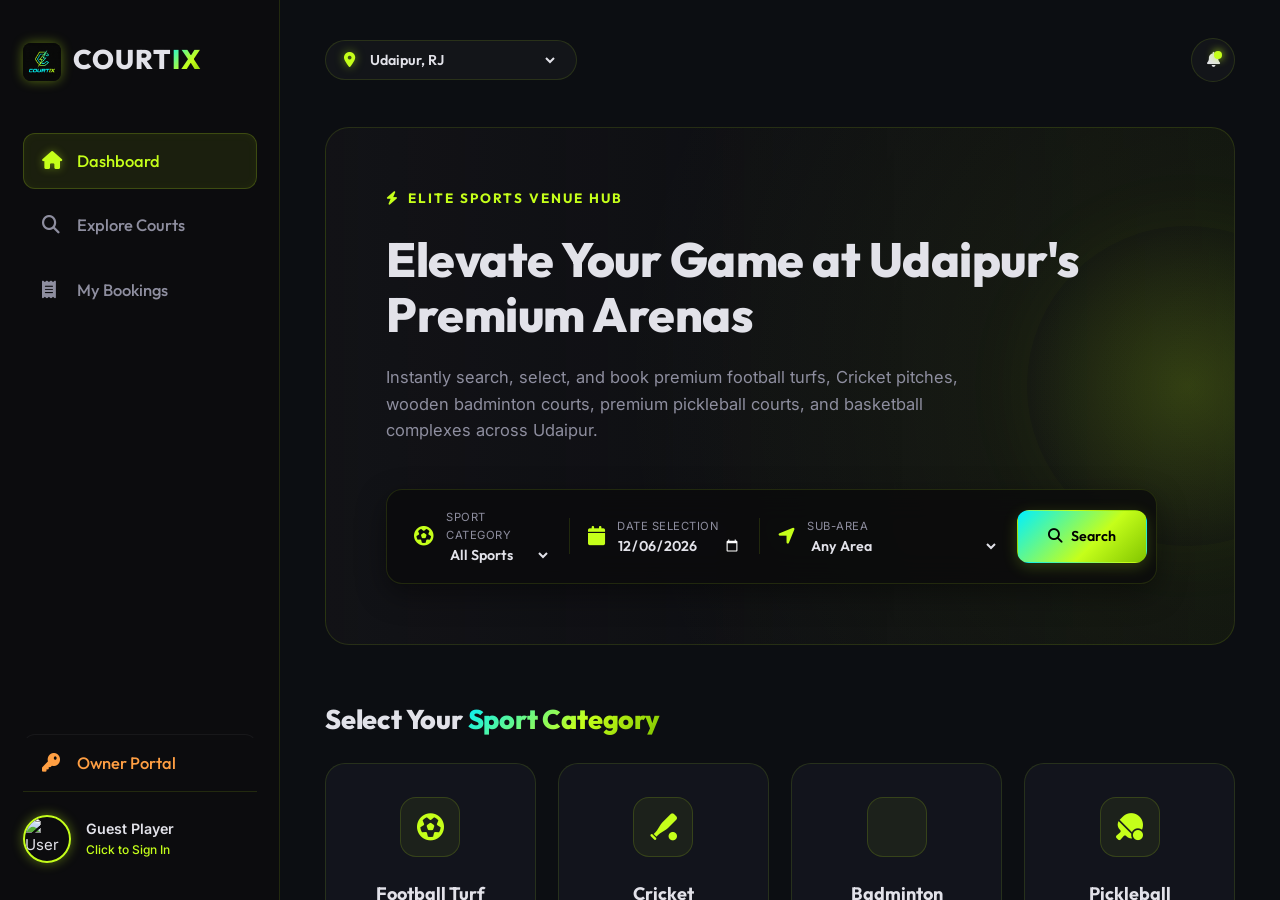
==== commit b97bf4e0: "feat: implement Court Owner Portal dashboard and dynamic real-time slot synchronization" ====
--- a/index.html
+++ b/index.html
@@ -41,6 +41,10 @@
                 <a href="#bookings" class="nav-item" data-tab="bookings">
                     <i class="fa-solid fa-receipt"></i>
                     <span>My Bookings</span>
+                </a>
+                <a href="owner.html" target="_blank" class="nav-item" style="margin-top: auto; border-top: 1px solid rgba(255,255,255,0.05); padding-top: 1rem; color: #ff9f43 !important;">
+                    <i class="fa-solid fa-key" style="color: #ff9f43;"></i>
+                    <span>Owner Portal</span>
                 </a>
             </nav>
             
@@ -341,6 +345,10 @@
                 <i class="fa-solid fa-receipt"></i>
                 <span>Bookings</span>
             </a>
+            <a href="owner.html" target="_blank" class="mobile-nav-item" style="color: #ff9f43 !important;">
+                <i class="fa-solid fa-key" style="color: #ff9f43;"></i>
+                <span>Owner</span>
+            </a>
         </nav>
     </div>
 
@@ -639,10 +647,10 @@
             <!-- Sign In Form -->
             <form id="loginForm" class="auth-form active">
                 <div class="form-group" style="margin-bottom: 1.2rem;">
-                    <label style="display: block; margin-bottom: 0.5rem; font-size: 0.85rem; font-weight: 600; color: var(--color-text-muted); text-transform: uppercase; letter-spacing: 0.5px;">Email Address</label>
+                    <label style="display: block; margin-bottom: 0.5rem; font-size: 0.85rem; font-weight: 600; color: var(--color-text-muted); text-transform: uppercase; letter-spacing: 0.5px;">Email Address or Mobile Number</label>
                     <div class="input-icon-wrapper" style="position: relative;">
                         <i class="fa-solid fa-envelope" style="position: absolute; left: 1rem; top: 50%; transform: translateY(-50%); color: var(--color-text-muted); font-size: 1rem;"></i>
-                        <input type="email" id="loginEmail" placeholder="player@courtix.com" required style="width: 100%; padding: 0.85rem 1rem 0.85rem 2.8rem; background: rgba(0,0,0,0.3); border: 1px solid var(--border-color); border-radius: 12px; color: #fff; font-family: var(--font-body); font-size: 0.95rem; transition: var(--transition-smooth); outline: none;">
+                        <input type="text" id="loginEmail" placeholder="player@courtix.com or 9876543210" required style="width: 100%; padding: 0.85rem 1rem 0.85rem 2.8rem; background: rgba(0,0,0,0.3); border: 1px solid var(--border-color); border-radius: 12px; color: #fff; font-family: var(--font-body); font-size: 0.95rem; transition: var(--transition-smooth); outline: none;">
                     </div>
                 </div>
                 <div class="form-group" style="margin-bottom: 1.5rem;">
@@ -675,6 +683,18 @@
                     <div class="input-icon-wrapper" style="position: relative;">
                         <i class="fa-solid fa-envelope" style="position: absolute; left: 1rem; top: 50%; transform: translateY(-50%); color: var(--color-text-muted); font-size: 1rem;"></i>
                         <input type="email" id="registerEmail" placeholder="player@courtix.com" required style="width: 100%; padding: 0.85rem 1rem 0.85rem 2.8rem; background: rgba(0,0,0,0.3); border: 1px solid var(--border-color); border-radius: 12px; color: #fff; font-family: var(--font-body); font-size: 0.95rem; transition: var(--transition-smooth); outline: none;">
+                    </div>
+                </div>
+                <div class="form-group" style="margin-bottom: 1.2rem;">
+                    <label style="display: block; margin-bottom: 0.5rem; font-size: 0.85rem; font-weight: 600; color: var(--color-text-muted); text-transform: uppercase; letter-spacing: 0.5px;">Mobile Number</label>
+                    <div class="input-icon-wrapper" style="position: relative; display: flex; gap: 8px;">
+                        <select id="registerCountryCode" style="padding: 0.85rem; background: rgba(0,0,0,0.3); border: 1px solid var(--border-color); border-radius: 12px; color: #fff; font-family: var(--font-body); font-size: 0.95rem; outline: none; cursor: pointer; width: 85px;">
+                            <option value="+91">🇮🇳 +91</option>
+                            <option value="+1">🇺🇸 +1</option>
+                            <option value="+44">🇬🇧 +44</option>
+                            <option value="+971">🇦🇪 +971</option>
+                        </select>
+                        <input type="tel" id="registerPhone" placeholder="9876543210" pattern="[0-9]{10}" required style="flex-grow: 1; padding: 0.85rem 1rem; background: rgba(0,0,0,0.3); border: 1px solid var(--border-color); border-radius: 12px; color: #fff; font-family: var(--font-body); font-size: 0.95rem; transition: var(--transition-smooth); outline: none;">
                     </div>
                 </div>
                 <div class="form-group" style="margin-bottom: 1.5rem;">
@@ -740,12 +760,18 @@
 
             <!-- OTP Name Form (For new user registration via OTP) -->
             <form id="otpNameForm" class="auth-form" style="display: none;">
-                <div class="form-group" style="margin-bottom: 1.5rem;">
-                    <label style="display: block; margin-bottom: 0.5rem; font-size: 0.85rem; font-weight: 600; color: var(--color-text-muted); text-transform: uppercase; letter-spacing: 0.5px;">Complete Player Profile</label>
-                    <p style="font-size: 0.85rem; color: var(--color-text-muted); margin-bottom: 1rem;">Enter your name to complete your elite registration.</p>
+                <div class="form-group" style="margin-bottom: 1.2rem;">
+                    <label style="display: block; margin-bottom: 0.5rem; font-size: 0.85rem; font-weight: 600; color: var(--color-text-muted); text-transform: uppercase; letter-spacing: 0.5px;">Full Name</label>
                     <div class="input-icon-wrapper" style="position: relative;">
                         <i class="fa-solid fa-user" style="position: absolute; left: 1rem; top: 50%; transform: translateY(-50%); color: var(--color-text-muted); font-size: 1rem;"></i>
                         <input type="text" id="otpRegName" placeholder="Rohit Sharma" required style="width: 100%; padding: 0.85rem 1rem 0.85rem 2.8rem; background: rgba(0,0,0,0.3); border: 1px solid var(--border-color); border-radius: 12px; color: #fff; font-family: var(--font-body); font-size: 0.95rem; transition: var(--transition-smooth); outline: none;">
+                    </div>
+                </div>
+                <div class="form-group" style="margin-bottom: 1.5rem;">
+                    <label style="display: block; margin-bottom: 0.5rem; font-size: 0.85rem; font-weight: 600; color: var(--color-text-muted); text-transform: uppercase; letter-spacing: 0.5px;">Email Address</label>
+                    <div class="input-icon-wrapper" style="position: relative;">
+                        <i class="fa-solid fa-envelope" style="position: absolute; left: 1rem; top: 50%; transform: translateY(-50%); color: var(--color-text-muted); font-size: 1rem;"></i>
+                        <input type="email" id="otpRegEmail" placeholder="player@courtix.com" required style="width: 100%; padding: 0.85rem 1rem 0.85rem 2.8rem; background: rgba(0,0,0,0.3); border: 1px solid var(--border-color); border-radius: 12px; color: #fff; font-family: var(--font-body); font-size: 0.95rem; transition: var(--transition-smooth); outline: none;">
                     </div>
                 </div>
                 <button type="submit" class="btn btn-gold btn-full-width btn-large" style="padding: 1rem; font-size: 1.05rem;">
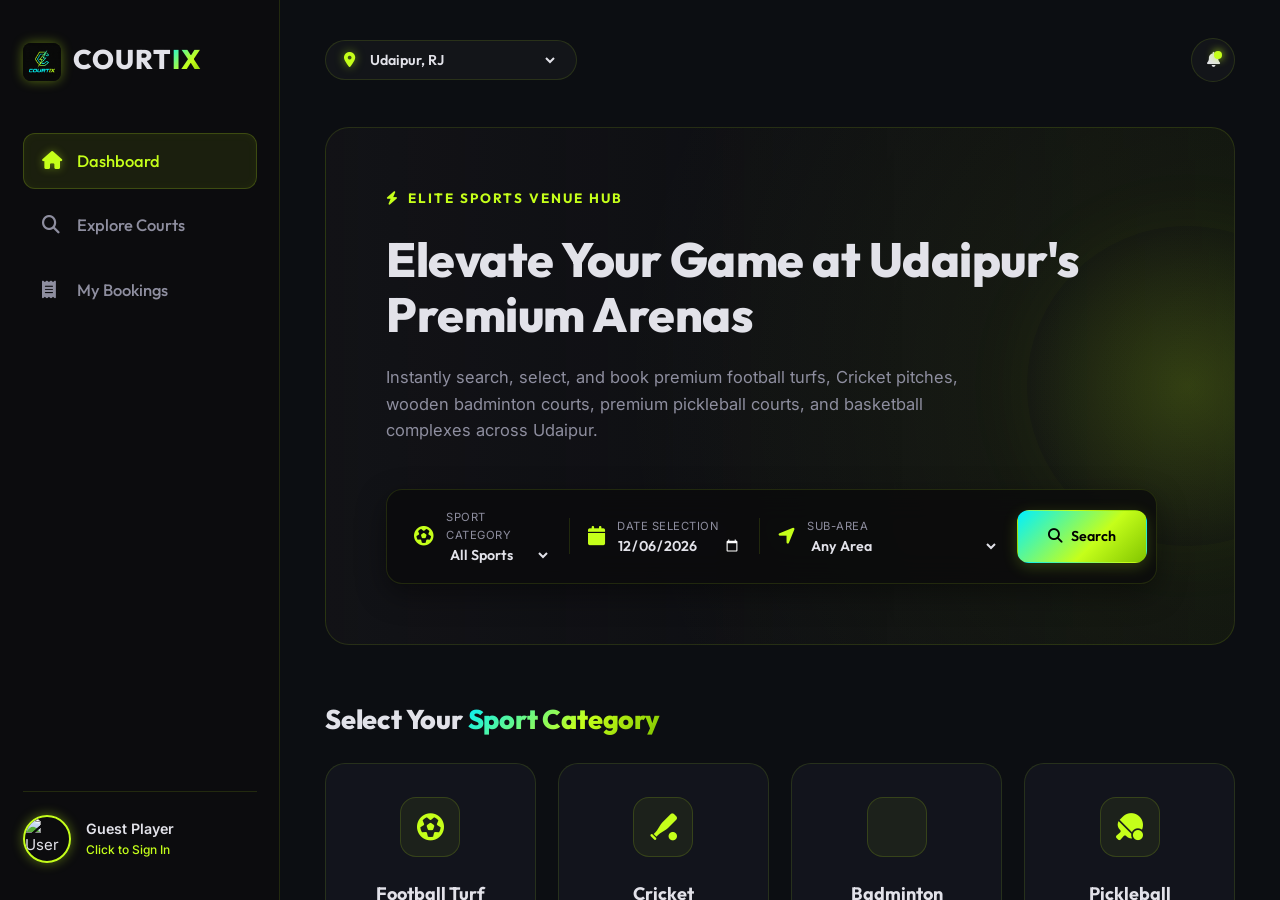
==== commit 3dff6335: "feat: remove Owner Portal buttons from customer website sidebar and mobile nav" ====
--- a/index.html
+++ b/index.html
@@ -41,10 +41,6 @@
                 <a href="#bookings" class="nav-item" data-tab="bookings">
                     <i class="fa-solid fa-receipt"></i>
                     <span>My Bookings</span>
-                </a>
-                <a href="owner.html" target="_blank" class="nav-item" style="margin-top: auto; border-top: 1px solid rgba(255,255,255,0.05); padding-top: 1rem; color: #ff9f43 !important;">
-                    <i class="fa-solid fa-key" style="color: #ff9f43;"></i>
-                    <span>Owner Portal</span>
                 </a>
             </nav>
             
@@ -345,10 +341,6 @@
                 <i class="fa-solid fa-receipt"></i>
                 <span>Bookings</span>
             </a>
-            <a href="owner.html" target="_blank" class="mobile-nav-item" style="color: #ff9f43 !important;">
-                <i class="fa-solid fa-key" style="color: #ff9f43;"></i>
-                <span>Owner</span>
-            </a>
         </nav>
     </div>
 
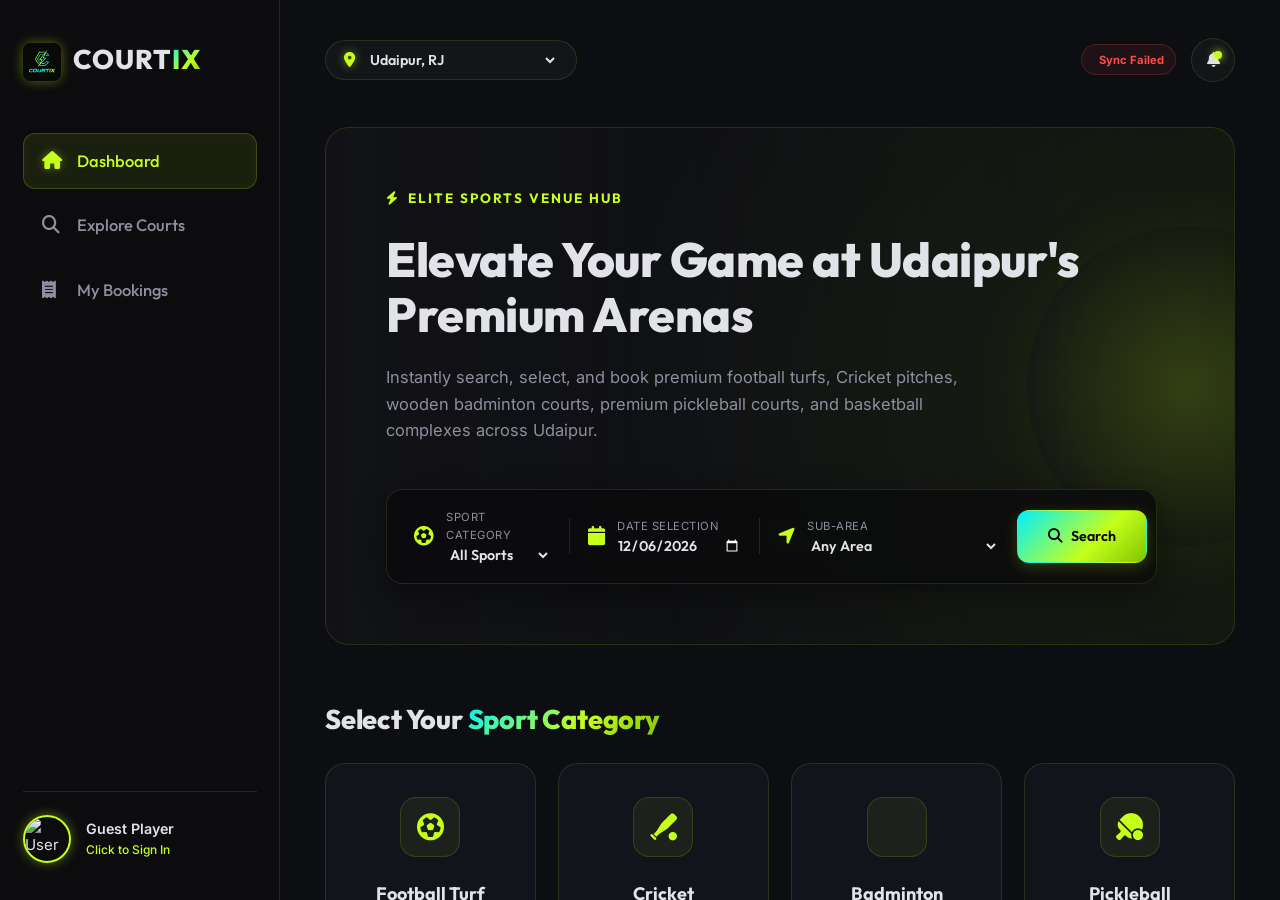
==== commit 9f1c5688: "feat: integrate echovalue cloud database backend for real-time multi-device sync" ====
--- a/index.html
+++ b/index.html
@@ -74,7 +74,12 @@
                         </select>
                     </div>
                 </div>
-                <div class="header-right">
+                <div class="header-right" style="display: flex; align-items: center; gap: 1rem;">
+                    <!-- Cloud Sync Status Badge -->
+                    <div id="cloudSyncStatus" style="display: flex; align-items: center; gap: 0.4rem; background: rgba(0, 240, 255, 0.08); border: 1px solid rgba(0, 240, 255, 0.2); padding: 0.35rem 0.75rem; border-radius: 20px; font-size: 0.75rem; font-weight: 700; color: #00F0FF; cursor: pointer; transition: all 0.3s ease; font-family: var(--font-body);" onclick="syncCloudData()" title="Sync local data with cloud database">
+                        <i class="fa-solid fa-cloud-arrow-up" id="cloudSyncIcon"></i>
+                        <span id="cloudSyncText">Cloud Synced</span>
+                    </div>
                     <div class="notification-bell">
                         <i class="fa-solid fa-bell"></i>
                         <span class="notification-indicator"></span>
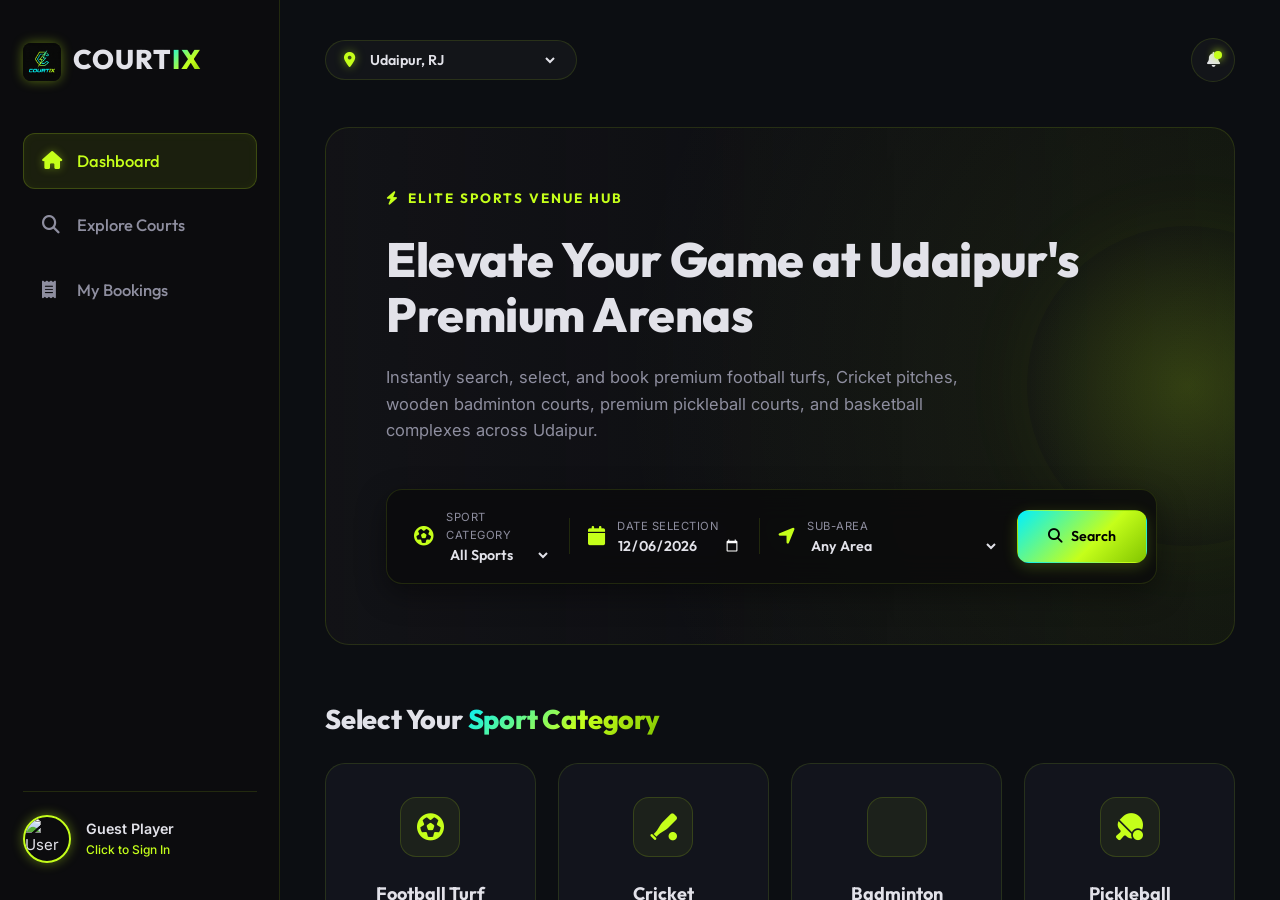
==== commit 087b8a31: "fix: secure login/registration sync engine and remove manual sync button" ====
--- a/index.html
+++ b/index.html
@@ -75,11 +75,7 @@
                     </div>
                 </div>
                 <div class="header-right" style="display: flex; align-items: center; gap: 1rem;">
-                    <!-- Cloud Sync Status Badge -->
-                    <div id="cloudSyncStatus" style="display: flex; align-items: center; gap: 0.4rem; background: rgba(0, 240, 255, 0.08); border: 1px solid rgba(0, 240, 255, 0.2); padding: 0.35rem 0.75rem; border-radius: 20px; font-size: 0.75rem; font-weight: 700; color: #00F0FF; cursor: pointer; transition: all 0.3s ease; font-family: var(--font-body);" onclick="syncCloudData()" title="Sync local data with cloud database">
-                        <i class="fa-solid fa-cloud-arrow-up" id="cloudSyncIcon"></i>
-                        <span id="cloudSyncText">Cloud Synced</span>
-                    </div>
+
                     <div class="notification-bell">
                         <i class="fa-solid fa-bell"></i>
                         <span class="notification-indicator"></span>
@@ -346,6 +342,10 @@
                 <i class="fa-solid fa-receipt"></i>
                 <span>Bookings</span>
             </a>
+            <a href="#profile" class="mobile-nav-item" id="mobileUserTab">
+                <i class="fa-solid fa-user" id="mobileUserIcon"></i>
+                <span id="mobileUserText">Sign In</span>
+            </a>
         </nav>
     </div>
 
--- a/style.css
+++ b/style.css
@@ -2387,8 +2387,8 @@
 
 @media (max-width: 768px) {
     .main-content {
-        padding: 1.5rem 1.5rem 90px;
-        gap: 2.2rem;
+        padding: 1.25rem 1.25rem 90px;
+        gap: 2rem;
     }
     
     .mobile-nav {
@@ -2396,15 +2396,15 @@
     }
     
     .hero-section {
-        padding: 2.2rem 1.8rem;
+        padding: 2rem 1.5rem;
     }
     .hero-title {
-        font-size: 2.2rem;
+        font-size: 2.1rem;
     }
     .glass-search-bar {
         flex-direction: column;
         gap: 0.8rem;
-        padding: 1rem;
+        padding: 0.8rem;
     }
     .search-field-divider {
         display: none;
@@ -2420,7 +2420,7 @@
         grid-template-columns: 1fr;
     }
     .feature-glow-card {
-        padding: 2.2rem 1.8rem;
+        padding: 2rem 1.5rem;
     }
     
     .dashboard-stats-grid {
@@ -2443,11 +2443,25 @@
     }
     
     .modal-container {
-        padding: 1.8rem;
+        padding: 1.4rem !important;
+        max-height: 94vh !important;
+        border-radius: 18px !important;
+    }
+    .modal-court-info h2 {
+        font-size: 1.35rem !important;
+    }
+    .modal-court-info .court-meta-row {
+        flex-wrap: wrap;
+        gap: 0.6rem;
     }
     
     .slots-grid {
         grid-template-columns: repeat(2, 1fr);
+        gap: 0.5rem !important;
+    }
+    .slot-btn {
+        padding: 0.7rem !important;
+        font-size: 0.85rem !important;
     }
     
     .booking-action-bar {
@@ -2460,6 +2474,76 @@
     .payment-tabs-headers {
         grid-template-columns: 1fr;
     }
+
+    /* Swipeable horizontal sports selector pills */
+    .filter-options {
+        display: flex !important;
+        overflow-x: auto !important;
+        white-space: nowrap !important;
+        gap: 0.5rem !important;
+        padding-bottom: 0.6rem !important;
+        scrollbar-width: none !important;
+        -webkit-overflow-scrolling: touch;
+        margin-top: 0.5rem;
+        grid-template-columns: none !important;
+    }
+    .filter-options::-webkit-scrollbar {
+        display: none !important;
+    }
+    .filter-pill {
+        flex-shrink: 0 !important;
+        padding: 0.55rem 1.05rem !important;
+        font-size: 0.8rem !important;
+    }
+
+    /* Swipeable featured venues or clean vertical spacing */
+    .featured-grid {
+        grid-template-columns: 1fr !important;
+        gap: 1.2rem !important;
+    }
+    .venue-card {
+        border-radius: 16px !important;
+    }
+    
+    /* Header layout adjustments for narrow screens */
+    #locationSelector {
+        font-size: 0.85rem !important;
+        max-width: 130px;
+    }
+    .location-badge i {
+        font-size: 0.85rem !important;
+    }
+
+    /* Hide cloud sync status text under 480px width to fit narrow mobile models */
+    @media (max-width: 480px) {
+        #cloudSyncText {
+            display: none !important;
+        }
+        #cloudSyncStatus {
+            padding: 0.35rem 0.55rem !important;
+            border-radius: 50% !important;
+            width: 32px;
+            height: 32px;
+            display: flex;
+            align-items: center;
+            justify-content: center;
+            margin-right: 0.2rem;
+        }
+        #cloudSyncIcon {
+            margin: 0 !important;
+            font-size: 0.95rem;
+        }
+    }
+
+    /* OTP Code digit boxes thumbs ease */
+    .otp-inputs-wrapper {
+        gap: 0.4rem !important;
+    }
+    .otp-input-box {
+        width: 44px !important;
+        height: 44px !important;
+        font-size: 1.3rem !important;
+    }
 }
 
 /* ==========================================================================
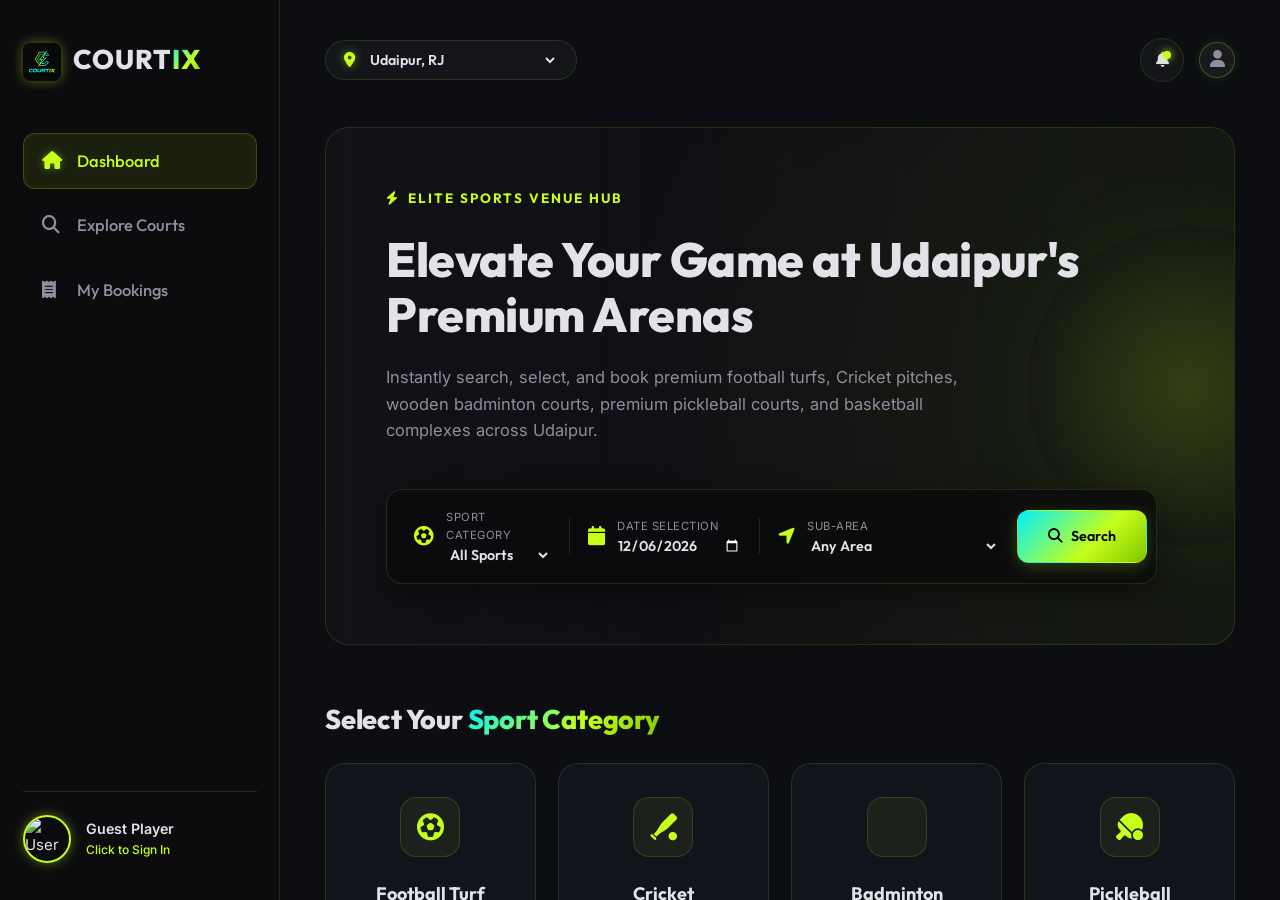
==== commit 519f0779: "feat: implement high-fidelity mobile-first PWA UI with bottom sheet drawers and touch physics" ====
--- a/index.html
+++ b/index.html
@@ -75,10 +75,15 @@
                     </div>
                 </div>
                 <div class="header-right" style="display: flex; align-items: center; gap: 1rem;">
-
+                    
                     <div class="notification-bell">
                         <i class="fa-solid fa-bell"></i>
                         <span class="notification-indicator"></span>
+                    </div>
+
+                    <!-- Profile Avatar Header Shortcut for Mobile/Desktop Quick Login -->
+                    <div class="header-avatar" id="headerProfileAvatar" style="cursor: pointer; position: relative; width: 36px; height: 36px; border-radius: 50%; background: rgba(255, 255, 255, 0.05); border: 1.5px solid rgba(197, 255, 26, 0.25); display: flex; align-items: center; justify-content: center; box-shadow: 0 0 10px rgba(197, 255, 26, 0.1); transition: var(--transition-smooth);" onclick="openAuthModal()" title="My Profile / Sign In">
+                        <i class="fa-solid fa-user" style="font-size: 1.15rem; color: var(--color-text-muted);" id="headerAvatarIcon"></i>
                     </div>
                 </div>
             </header>
@@ -352,6 +357,7 @@
     <!-- MAIN OVERLAY MODAL: COURT DETAIL & BOOKING ENGINE (Simplified) -->
     <div class="modal-overlay" id="bookingModal">
         <div class="modal-container glass-panel">
+            <div class="mobile-drawer-handle"></div>
             <button class="modal-close" id="closeBookingModalBtn"><i class="fa-solid fa-xmark"></i></button>
             
             <div class="modal-split-layout">
@@ -443,6 +449,7 @@
     <!-- MOCK TRANSACTION & CHECKOUT OVERLAY (Simplified) -->
     <div class="modal-overlay" id="checkoutModal">
         <div class="modal-container glass-panel modal-medium">
+            <div class="mobile-drawer-handle"></div>
             <button class="modal-close" id="closeCheckoutBtn"><i class="fa-solid fa-xmark"></i></button>
             
             <div class="checkout-header text-center">
@@ -549,6 +556,7 @@
     <!-- BOOKING SUCCESS & DIGITAL BOARDING PASS MODAL (Simplified) -->
     <div class="modal-overlay" id="successModal">
         <div class="modal-container glass-panel modal-medium">
+            <div class="mobile-drawer-handle"></div>
             <div class="success-banner text-center">
                 <div class="success-icon-circle"><i class="fa-solid fa-circle-check"></i></div>
                 <h2>Booking Confirmed!</h2>
@@ -624,6 +632,7 @@
     <!-- AUTHENTICATION & REGISTRATION MODAL (Sleek Sporty Glassmorphism) -->
     <div class="modal-overlay" id="authModal">
         <div class="modal-container glass-panel modal-medium" style="max-width: 420px; padding: 2.2rem;">
+            <div class="mobile-drawer-handle"></div>
             <button class="modal-close" id="closeAuthModalBtn"><i class="fa-solid fa-xmark"></i></button>
             
             <div class="auth-header text-center" style="margin-bottom: 1.5rem;">
--- a/style.css
+++ b/style.css
@@ -2386,25 +2386,74 @@
 }
 
 @media (max-width: 768px) {
+    /* 1. Sticky blurred glass header and main-content padding */
     .main-content {
         padding: 1.25rem 1.25rem 90px;
-        gap: 2rem;
+        gap: 1.8rem;
     }
     
+    .main-content > header {
+        position: sticky !important;
+        top: 0 !important;
+        background: rgba(10, 10, 12, 0.8) !important;
+        backdrop-filter: blur(20px) !important;
+        -webkit-backdrop-filter: blur(20px) !important;
+        z-index: 100 !important;
+        padding: 0.8rem 1.25rem !important;
+        border-bottom: 1px solid var(--border-color);
+        margin: -1.25rem -1.25rem 1.2rem -1.25rem !important;
+    }
+
+    /* 2. Premium iOS/Android bottom PWA-style navigation */
     .mobile-nav {
         display: grid;
+        background: rgba(15, 17, 23, 0.85) !important;
+        backdrop-filter: blur(20px) !important;
+        -webkit-backdrop-filter: blur(20px) !important;
+        border-top: 1px solid rgba(197, 255, 26, 0.15) !important;
+        box-shadow: 0 -8px 24px rgba(0, 0, 0, 0.5) !important;
+        height: 72px !important;
+    }
+    
+    .mobile-nav-item {
+        transition: var(--transition-smooth);
+        position: relative;
+        font-weight: 600;
+        font-size: 0.72rem !important;
+    }
+    
+    .mobile-nav-item i {
+        font-size: 1.25rem !important;
+    }
+    
+    .mobile-nav-item.active {
+        color: var(--color-gold) !important;
+    }
+    
+    .mobile-nav-item.active::after {
+        content: "";
+        position: absolute;
+        bottom: 6px;
+        width: 16px;
+        height: 3px;
+        background: var(--color-gold);
+        border-radius: 10px;
+        box-shadow: 0 0 8px var(--color-gold);
     }
     
     .hero-section {
-        padding: 2rem 1.5rem;
+        padding: 1.8rem 1.2rem;
+        border-radius: 18px !important;
     }
     .hero-title {
-        font-size: 2.1rem;
+        font-size: 1.8rem;
+        line-height: 1.3;
     }
     .glass-search-bar {
         flex-direction: column;
         gap: 0.8rem;
         padding: 0.8rem;
+        border-radius: 16px !important;
     }
     .search-field-divider {
         display: none;
@@ -2414,13 +2463,16 @@
     }
     .search-btn {
         width: 100%;
+        padding: 0.85rem !important;
     }
     
     .features-grid {
         grid-template-columns: 1fr;
+        gap: 1.2rem;
     }
     .feature-glow-card {
-        padding: 2rem 1.5rem;
+        padding: 1.8rem 1.2rem;
+        border-radius: 18px !important;
     }
     
     .dashboard-stats-grid {
@@ -2431,28 +2483,69 @@
     .booking-item-card {
         flex-direction: column;
         align-items: flex-start;
+        padding: 1.2rem !important;
+        border-radius: 18px !important;
     }
     .booking-item-details {
         grid-template-columns: 1fr;
         width: 100%;
+        gap: 0.8rem !important;
     }
     .booking-ticket-action {
         justify-content: flex-start;
         width: 100%;
-        margin-top: 0.5rem;
+        margin-top: 0.8rem;
+    }
+
+    /* 3. Bottom sheet sliding modal container */
+    .modal-overlay {
+        align-items: flex-end !important;
+        justify-content: center !important;
+        padding: 0 !important;
+        overflow-y: hidden !important;
     }
     
     .modal-container {
-        padding: 1.4rem !important;
-        max-height: 94vh !important;
-        border-radius: 18px !important;
-    }
+        width: 100% !important;
+        max-width: 100% !important;
+        position: relative !important;
+        max-height: 88vh !important;
+        overflow-y: auto !important;
+        border-radius: 24px 24px 0 0 !important;
+        margin: 0 !important;
+        padding: 1.2rem 1.4rem 2.6rem 1.4rem !important;
+        animation: modalSlideUp 0.4s cubic-bezier(0.25, 0.8, 0.25, 1) forwards !important;
+        border-left: none !important;
+        border-right: none !important;
+        border-bottom: none !important;
+        box-shadow: 0 -10px 40px rgba(0, 0, 0, 0.6) !important;
+    }
+    
+    .mobile-drawer-handle {
+        display: block !important;
+        width: 46px;
+        height: 5px;
+        background: rgba(255, 255, 255, 0.2);
+        border-radius: 10px;
+        margin: 0 auto 1.2rem auto;
+    }
+    
+    .modal-close {
+        top: 14px !important;
+        right: 14px !important;
+        width: 32px !important;
+        height: 32px !important;
+        background: rgba(255, 255, 255, 0.08) !important;
+    }
+    
     .modal-court-info h2 {
-        font-size: 1.35rem !important;
+        font-size: 1.3rem !important;
+        line-height: 1.3;
     }
     .modal-court-info .court-meta-row {
         flex-wrap: wrap;
         gap: 0.6rem;
+        font-size: 0.8rem !important;
     }
     
     .slots-grid {
@@ -2460,31 +2553,36 @@
         gap: 0.5rem !important;
     }
     .slot-btn {
-        padding: 0.7rem !important;
+        padding: 0.75rem 0.5rem !important;
         font-size: 0.85rem !important;
+        border-radius: 10px !important;
     }
     
     .booking-action-bar {
         flex-direction: column;
-        gap: 1.2rem;
+        gap: 1rem;
         align-items: stretch;
         text-align: center;
+        padding-top: 1rem !important;
     }
     
     .payment-tabs-headers {
         grid-template-columns: 1fr;
-    }
-
-    /* Swipeable horizontal sports selector pills */
+        gap: 0.4rem;
+    }
+
+    /* 4. Swiping momentum horizontal sports selector pills */
     .filter-options {
         display: flex !important;
         overflow-x: auto !important;
         white-space: nowrap !important;
-        gap: 0.5rem !important;
-        padding-bottom: 0.6rem !important;
+        gap: 0.6rem !important;
+        padding: 0.4rem 0.2rem 0.8rem 0.2rem !important;
         scrollbar-width: none !important;
-        -webkit-overflow-scrolling: touch;
-        margin-top: 0.5rem;
+        -webkit-overflow-scrolling: touch !important;
+        margin: 0 -1.25rem 1rem -1.25rem !important;
+        padding-left: 1.25rem !important;
+        padding-right: 1.25rem !important;
         grid-template-columns: none !important;
     }
     .filter-options::-webkit-scrollbar {
@@ -2494,9 +2592,10 @@
         flex-shrink: 0 !important;
         padding: 0.55rem 1.05rem !important;
         font-size: 0.8rem !important;
-    }
-
-    /* Swipeable featured venues or clean vertical spacing */
+        border-radius: 12px !important;
+    }
+
+    /* 5. Swipeable featured venues or single vertical grids */
     .featured-grid {
         grid-template-columns: 1fr !important;
         gap: 1.2rem !important;
@@ -2508,13 +2607,39 @@
     /* Header layout adjustments for narrow screens */
     #locationSelector {
         font-size: 0.85rem !important;
-        max-width: 130px;
+        max-width: 125px;
     }
     .location-badge i {
         font-size: 0.85rem !important;
     }
 
-    /* Hide cloud sync status text under 480px width to fit narrow mobile models */
+    /* 6. Prevent standard mobile inputs auto-zoom on iOS (Set to 16px font-size) */
+    .form-group input, 
+    .form-group select, 
+    .form-group textarea,
+    .glass-search-bar input,
+    .glass-search-bar select,
+    .input-icon-wrapper input,
+    .input-icon-wrapper select,
+    #couponCodeInput,
+    #registerCountryCode,
+    #otpCountryCode {
+        font-size: 16px !important;
+    }
+
+    /* Active Touch Physics States */
+    .venue-card:active,
+    .btn:active,
+    .mobile-nav-item:active,
+    .filter-pill:active,
+    .slot-btn:active,
+    .modal-close:active {
+        transform: scale(0.96) !important;
+        opacity: 0.92;
+        transition: transform 0.1s ease !important;
+    }
+
+    /* Hide cloud sync status text under 480px width */
     @media (max-width: 480px) {
         #cloudSyncText {
             display: none !important;
@@ -2546,6 +2671,15 @@
     }
 }
 
+@keyframes modalSlideUp {
+    from {
+        transform: translateY(100%);
+    }
+    to {
+        transform: translateY(0);
+    }
+}
+
 /* ==========================================================================
    OTP AUTHENTICATION SYSTEM PREMIUM STYLING ADDITIONS
    ========================================================================== */
